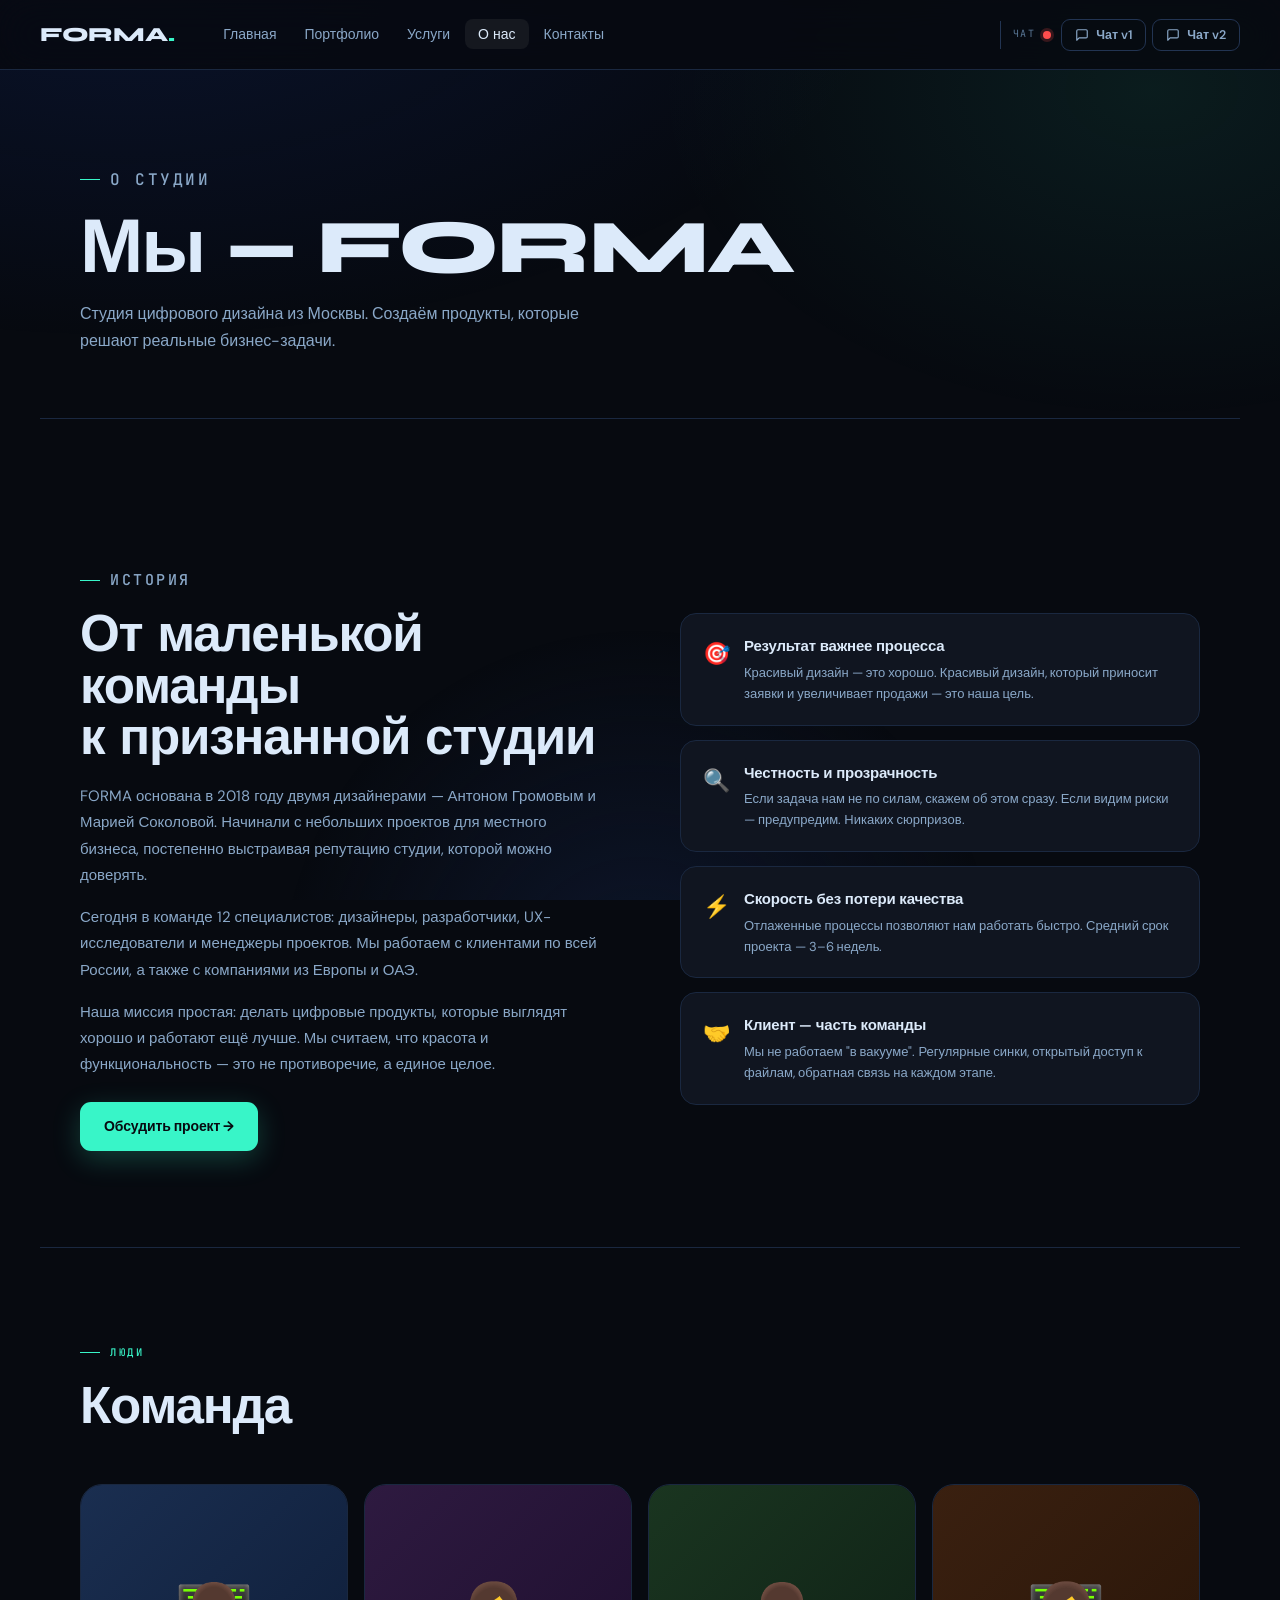
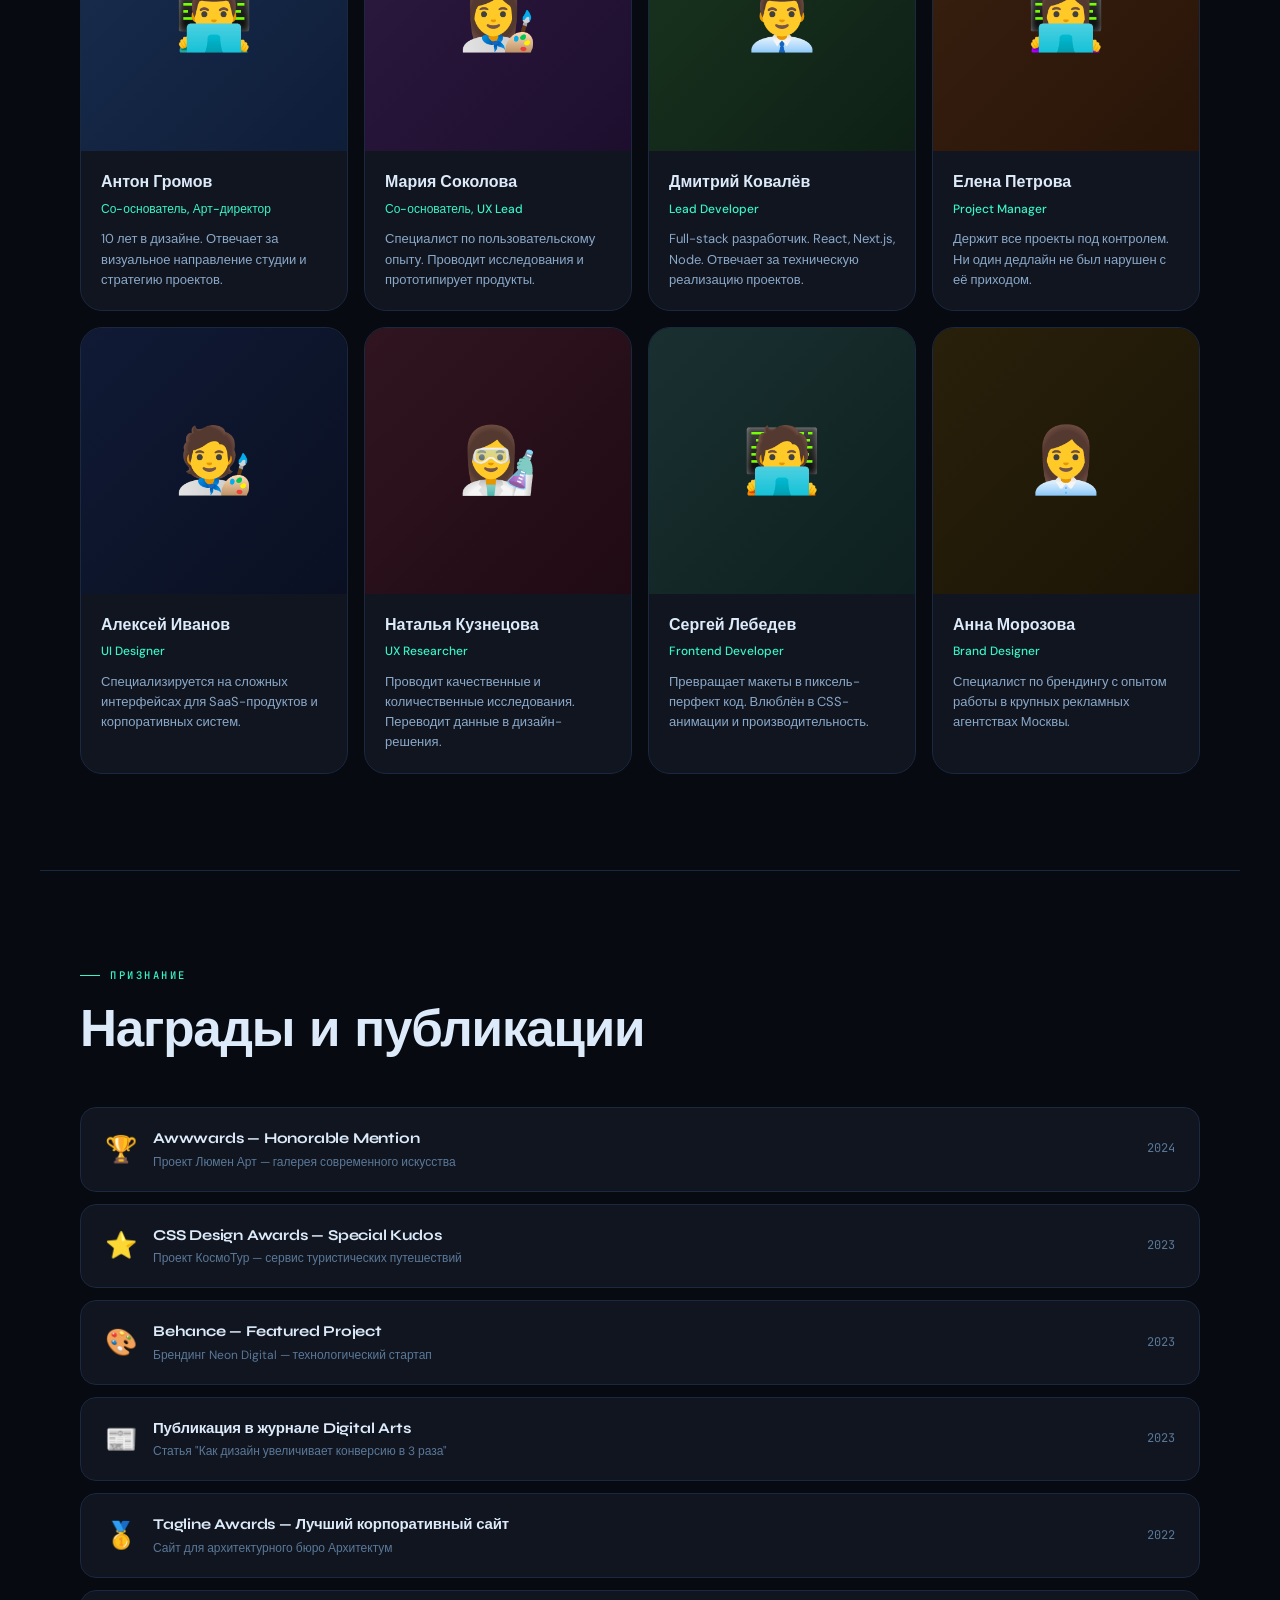
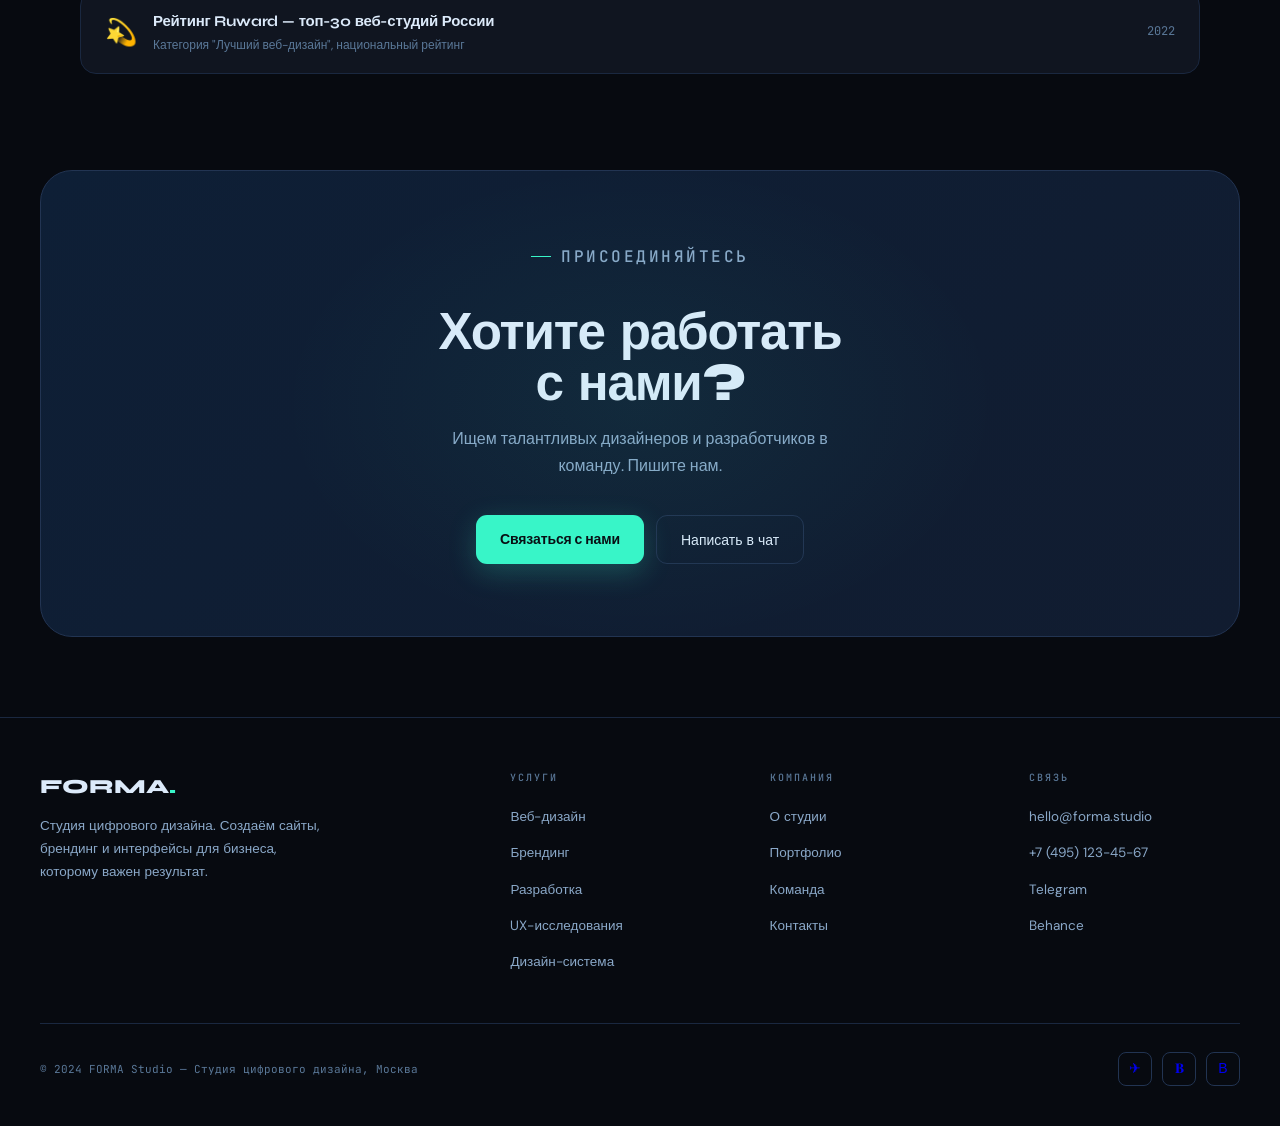
==== about.html @ d7de18a0 "first commit" ====
<!doctype html>
<html lang="ru">
<head>
  <meta charset="utf-8"/>
  <meta name="viewport" content="width=device-width, initial-scale=1"/>
  <title>О нас — FORMA Studio</title>
  <link rel="stylesheet" href="style.css"/>
  <!-- RobotMIA Widget -->
  <script src="https://chat-dev.robotmia.ru/api/widget/mB58IG0XsrcY33AKE8PPjbnkeQW4ZOfR"></script>
</head>
<body>

<!-- ── НАВИГАЦИЯ ── -->
<nav class="nav">
  <a href="index.html" class="nav-logo">FORMA<span>.</span></a>
  <ul class="nav-links">
    <li><a href="index.html">Главная</a></li>
    <li><a href="portfolio.html">Портфолио</a></li>
    <li><a href="services.html">Услуги</a></li>
    <li><a href="about.html" class="active">О нас</a></li>
    <li><a href="contact.html">Контакты</a></li>
  </ul>
  <div class="nav-divider"></div>
  <span class="nav-widget-label">Чат</span>
  <span class="w-dot" id="navDot" style="margin-right:10px"></span>
  <button class="btn-nav" onclick="safeOpen('v1')" title="showChatWindow()">
    <svg width="14" height="14" viewBox="0 0 24 24" fill="none" stroke="currentColor" stroke-width="2" stroke-linecap="round" stroke-linejoin="round"><path d="M21 15a2 2 0 0 1-2 2H7l-4 4V5a2 2 0 0 1 2-2h14a2 2 0 0 1 2 2z"/></svg>
    Чат v1
  </button>
  <button class="btn-nav v2" onclick="safeOpen('v2')" style="margin-left:6px" title="showChatWindow1()">
    <svg width="14" height="14" viewBox="0 0 24 24" fill="none" stroke="currentColor" stroke-width="2" stroke-linecap="round" stroke-linejoin="round"><path d="M21 15a2 2 0 0 1-2 2H7l-4 4V5a2 2 0 0 1 2-2h14a2 2 0 0 1 2 2z"/></svg>
    Чат v2
  </button>
</nav>

<main>

  <div class="page-header">
    <p class="section-label">О студии</p>
    <h1>Мы — FORMA</h1>
    <p>Студия цифрового дизайна из Москвы. Создаём продукты, которые решают реальные бизнес-задачи.</p>
  </div>

  <!-- ── О СТУДИИ ── -->
  <section>
    <div class="about-intro">
      <div class="about-intro-text">
        <p class="section-label">История</p>
        <h2>От маленькой команды<br>к признанной студии</h2>
        <p>FORMA основана в 2018 году двумя дизайнерами — Антоном Громовым и Марией Соколовой. Начинали с небольших проектов для местного бизнеса, постепенно выстраивая репутацию студии, которой можно доверять.</p>
        <p>Сегодня в команде 12 специалистов: дизайнеры, разработчики, UX-исследователи и менеджеры проектов. Мы работаем с клиентами по всей России, а также с компаниями из Европы и ОАЭ.</p>
        <p>Наша миссия простая: делать цифровые продукты, которые выглядят хорошо и работают ещё лучше. Мы считаем, что красота и функциональность — это не противоречие, а единое целое.</p>
        <a href="contact.html" class="btn-primary" style="margin-top:8px; display:inline-flex">Обсудить проект →</a>
      </div>
      <div class="about-values">
        <div class="value-item">
          <div class="value-icon">🎯</div>
          <div>
            <h4>Результат важнее процесса</h4>
            <p>Красивый дизайн — это хорошо. Красивый дизайн, который приносит заявки и увеличивает продажи — это наша цель.</p>
          </div>
        </div>
        <div class="value-item">
          <div class="value-icon">🔍</div>
          <div>
            <h4>Честность и прозрачность</h4>
            <p>Если задача нам не по силам, скажем об этом сразу. Если видим риски — предупредим. Никаких сюрпризов.</p>
          </div>
        </div>
        <div class="value-item">
          <div class="value-icon">⚡</div>
          <div>
            <h4>Скорость без потери качества</h4>
            <p>Отлаженные процессы позволяют нам работать быстро. Средний срок проекта — 3–6 недель.</p>
          </div>
        </div>
        <div class="value-item">
          <div class="value-icon">🤝</div>
          <div>
            <h4>Клиент — часть команды</h4>
            <p>Мы не работаем "в вакууме". Регулярные синки, открытый доступ к файлам, обратная связь на каждом этапе.</p>
          </div>
        </div>
      </div>
    </div>
  </section>

  <div class="divider"></div>

  <!-- ── КОМАНДА ── -->
  <section id="team">
    <p class="section-label">Люди</p>
    <h2>Команда</h2>
    <div class="team-grid">
      <div class="team-card">
        <div class="team-avatar" style="background: linear-gradient(135deg, #1a2e50, #0e1d38)">👨‍💻</div>
        <div class="team-info">
          <h3>Антон Громов</h3>
          <div class="role">Со-основатель, Арт-директор</div>
          <p>10 лет в дизайне. Отвечает за визуальное направление студии и стратегию проектов.</p>
        </div>
      </div>
      <div class="team-card">
        <div class="team-avatar" style="background: linear-gradient(135deg, #2e1a40, #1d0e2e)">👩‍🎨</div>
        <div class="team-info">
          <h3>Мария Соколова</h3>
          <div class="role">Со-основатель, UX Lead</div>
          <p>Специалист по пользовательскому опыту. Проводит исследования и прототипирует продукты.</p>
        </div>
      </div>
      <div class="team-card">
        <div class="team-avatar" style="background: linear-gradient(135deg, #1a3520, #0e2015)">👨‍💼</div>
        <div class="team-info">
          <h3>Дмитрий Ковалёв</h3>
          <div class="role">Lead Developer</div>
          <p>Full-stack разработчик. React, Next.js, Node. Отвечает за техническую реализацию проектов.</p>
        </div>
      </div>
      <div class="team-card">
        <div class="team-avatar" style="background: linear-gradient(135deg, #3a2010, #281508)">👩‍💻</div>
        <div class="team-info">
          <h3>Елена Петрова</h3>
          <div class="role">Project Manager</div>
          <p>Держит все проекты под контролем. Ни один дедлайн не был нарушен с её приходом.</p>
        </div>
      </div>
      <div class="team-card">
        <div class="team-avatar" style="background: linear-gradient(135deg, #101a35, #0a1022)">🧑‍🎨</div>
        <div class="team-info">
          <h3>Алексей Иванов</h3>
          <div class="role">UI Designer</div>
          <p>Специализируется на сложных интерфейсах для SaaS-продуктов и корпоративных систем.</p>
        </div>
      </div>
      <div class="team-card">
        <div class="team-avatar" style="background: linear-gradient(135deg, #301520, #200a14)">👩‍🔬</div>
        <div class="team-info">
          <h3>Наталья Кузнецова</h3>
          <div class="role">UX Researcher</div>
          <p>Проводит качественные и количественные исследования. Переводит данные в дизайн-решения.</p>
        </div>
      </div>
      <div class="team-card">
        <div class="team-avatar" style="background: linear-gradient(135deg, #1a3030, #0e2020)">🧑‍💻</div>
        <div class="team-info">
          <h3>Сергей Лебедев</h3>
          <div class="role">Frontend Developer</div>
          <p>Превращает макеты в пиксель-перфект код. Влюблён в CSS-анимации и производительность.</p>
        </div>
      </div>
      <div class="team-card">
        <div class="team-avatar" style="background: linear-gradient(135deg, #28200a, #1c1506)">👩‍💼</div>
        <div class="team-info">
          <h3>Анна Морозова</h3>
          <div class="role">Brand Designer</div>
          <p>Специалист по брендингу с опытом работы в крупных рекламных агентствах Москвы.</p>
        </div>
      </div>
    </div>
  </section>

  <div class="divider"></div>

  <!-- ── НАГРАДЫ ── -->
  <section>
    <p class="section-label">Признание</p>
    <h2>Награды и публикации</h2>
    <div class="awards-list">
      <div class="award-item">
        <div class="award-icon">🏆</div>
        <div>
          <div class="award-name">Awwwards — Honorable Mention</div>
          <div class="award-meta">Проект Люмен Арт — галерея современного искусства</div>
        </div>
        <div class="award-year">2024</div>
      </div>
      <div class="award-item">
        <div class="award-icon">⭐</div>
        <div>
          <div class="award-name">CSS Design Awards — Special Kudos</div>
          <div class="award-meta">Проект КосмоТур — сервис туристических путешествий</div>
        </div>
        <div class="award-year">2023</div>
      </div>
      <div class="award-item">
        <div class="award-icon">🎨</div>
        <div>
          <div class="award-name">Behance — Featured Project</div>
          <div class="award-meta">Брендинг Neon Digital — технологический стартап</div>
        </div>
        <div class="award-year">2023</div>
      </div>
      <div class="award-item">
        <div class="award-icon">📰</div>
        <div>
          <div class="award-name">Публикация в журнале Digital Arts</div>
          <div class="award-meta">Статья "Как дизайн увеличивает конверсию в 3 раза"</div>
        </div>
        <div class="award-year">2023</div>
      </div>
      <div class="award-item">
        <div class="award-icon">🥇</div>
        <div>
          <div class="award-name">Tagline Awards — Лучший корпоративный сайт</div>
          <div class="award-meta">Сайт для архитектурного бюро Архитектум</div>
        </div>
        <div class="award-year">2022</div>
      </div>
      <div class="award-item">
        <div class="award-icon">💫</div>
        <div>
          <div class="award-name">Рейтинг Ruward — топ-30 веб-студий России</div>
          <div class="award-meta">Категория "Лучший веб-дизайн", национальный рейтинг</div>
        </div>
        <div class="award-year">2022</div>
      </div>
    </div>
  </section>

</main>

<!-- ── CTA ── -->
<div class="cta-section">
  <p class="section-label" style="justify-content:center">Присоединяйтесь</p>
  <h2>Хотите работать<br>с нами?</h2>
  <p>Ищем талантливых дизайнеров и разработчиков в команду. Пишите нам.</p>
  <div class="cta-btns">
    <a href="contact.html" class="btn-primary">Связаться с нами</a>
    <button class="btn-secondary" onclick="safeOpen('v1')">Написать в чат</button>
  </div>
</div>

<!-- ── FOOTER ── -->
<footer>
  <div class="footer-top">
    <div class="footer-brand">
      <a href="index.html" class="footer-logo">FORMA<span>.</span></a>
      <p>Студия цифрового дизайна. Создаём сайты, брендинг и интерфейсы для бизнеса, которому важен результат.</p>
    </div>
    <div class="footer-col">
      <h4>Услуги</h4>
      <ul>
        <li><a href="services.html">Веб-дизайн</a></li>
        <li><a href="services.html">Брендинг</a></li>
        <li><a href="services.html">Разработка</a></li>
        <li><a href="services.html">UX-исследования</a></li>
        <li><a href="services.html">Дизайн-система</a></li>
      </ul>
    </div>
    <div class="footer-col">
      <h4>Компания</h4>
      <ul>
        <li><a href="about.html">О студии</a></li>
        <li><a href="portfolio.html">Портфолио</a></li>
        <li><a href="about.html#team">Команда</a></li>
        <li><a href="contact.html">Контакты</a></li>
      </ul>
    </div>
    <div class="footer-col">
      <h4>Связь</h4>
      <ul>
        <li><a href="mailto:hello@forma.studio">hello@forma.studio</a></li>
        <li><a href="tel:+74951234567">+7 (495) 123-45-67</a></li>
        <li><a href="#">Telegram</a></li>
        <li><a href="#">Behance</a></li>
      </ul>
    </div>
  </div>
  <div class="footer-bottom">
    <p>© 2024 FORMA Studio — Студия цифрового дизайна, Москва</p>
    <div class="footer-social">
      <a href="#" title="Telegram">✈</a>
      <a href="#" title="Behance">𝐁</a>
      <a href="#" title="VC.ru">В</a>
    </div>
  </div>
</footer>

<script>
  function hasWidget() { return !!(window.RobotMia && typeof window.RobotMia.showChatWindow === 'function'); }
  function updateDot() {
    const dot = document.getElementById('navDot');
    if (!dot) return;
    dot.classList.toggle('ok', hasWidget());
    dot.classList.toggle('err', !hasWidget());
  }
  function safeOpen(variant) {
    if (!hasWidget()) { alert('Виджет RobotMia пока не загружен.'); return; }
    variant === 'v2' ? window.RobotMia.showChatWindow1() : window.RobotMia.showChatWindow();
  }
  updateDot(); setTimeout(updateDot, 2000);
</script>

</body>
</html>
---- style.css ----
@import url('https://fonts.googleapis.com/css2?family=Syne:wght@400;500;600;700;800&family=DM+Sans:ital,opsz,wght@0,9..40,300;0,9..40,400;0,9..40,500;0,9..40,600;1,9..40,400&family=JetBrains+Mono:wght@300;400;500&display=swap');

:root {
  --black:       #070a10;
  --dark:        #0c1018;
  --card:        #101520;
  --card2:       #131b28;
  --border:      #1a2840;
  --border2:     #223452;
  --text:        #dceafa;
  --muted:       #5a7898;
  --muted2:      #8aa8c8;
  --accent:      #38f5c8;
  --accent-dim:  rgba(56,245,200,.1);
  --accent2:     #ff5e3a;
  --accent2-dim: rgba(255,94,58,.1);
  --accent3:     #f0c330;
  --shadow-sm:   0 4px 16px rgba(0,0,0,.35);
  --shadow-md:   0 8px 32px rgba(0,0,0,.45);
  --shadow-lg:   0 20px 60px rgba(0,0,0,.55);
  --r-sm: 10px;
  --r:    16px;
  --r-lg: 22px;
  --r-xl: 32px;
  --f-display: 'Syne', sans-serif;
  --f-body:    'DM Sans', sans-serif;
  --f-mono:    'JetBrains Mono', monospace;
  --nav-h:     70px;
  --ease:      cubic-bezier(.4,0,.2,1);
  --t:         all .2s var(--ease);
}

*, *::before, *::after { box-sizing: border-box; margin: 0; padding: 0; }
html { scroll-behavior: smooth; }

body {
  font-family: var(--f-body);
  background: var(--black);
  color: var(--text);
  min-height: 100vh;
  line-height: 1.65;
  overflow-x: hidden;
}

body::before {
  content: '';
  position: fixed; inset: 0;
  background:
    radial-gradient(ellipse 1400px 700px at 10% -5%, rgba(28,72,220,.14), transparent 55%),
    radial-gradient(ellipse 900px 600px at 90% 10%, rgba(56,245,200,.08), transparent 55%),
    radial-gradient(ellipse 600px 600px at 50% 110%, rgba(15,25,50,.8), transparent 60%);
  pointer-events: none;
  z-index: 0;
}

/* ───── NAV ───── */
.nav {
  position: fixed; top: 0; left: 0; right: 0;
  height: var(--nav-h);
  z-index: 1000;
  display: flex; align-items: center;
  padding: 0 40px;
  background: rgba(7, 10, 16, .88);
  border-bottom: 1px solid var(--border);
  backdrop-filter: blur(20px) saturate(1.3);
  gap: 0;
}

.nav-logo {
  font-family: var(--f-display);
  font-size: 20px; font-weight: 800;
  color: var(--text);
  text-decoration: none;
  letter-spacing: -.3px;
  flex-shrink: 0;
}
.nav-logo span { color: var(--accent); }

.nav-links {
  display: flex; align-items: center; gap: 2px;
  margin-left: 36px;
  list-style: none;
  flex: 1;
}
.nav-links a {
  color: var(--muted2);
  text-decoration: none;
  font-size: 14px; font-weight: 500;
  padding: 6px 13px;
  border-radius: 8px;
  transition: var(--t);
  white-space: nowrap;
}
.nav-links a:hover, .nav-links a.active {
  color: var(--text);
  background: rgba(255,255,255,.06);
}

.nav-divider {
  width: 1px; height: 28px;
  background: var(--border2);
  margin: 0 12px;
  flex-shrink: 0;
}

.nav-widget-label {
  font-family: var(--f-mono);
  font-size: 10px;
  color: var(--muted);
  text-transform: uppercase;
  letter-spacing: 1.5px;
  flex-shrink: 0;
  margin-right: 8px;
}

.w-dot {
  width: 8px; height: 8px; border-radius: 50%;
  background: rgba(255,176,32,.9);
  box-shadow: 0 0 0 3px rgba(255,176,32,.15);
  flex-shrink: 0;
  transition: var(--t);
}
.w-dot.ok  { background: var(--accent);  box-shadow: 0 0 0 3px rgba(56,245,200,.2); }
.w-dot.err { background: #ff4d4d;        box-shadow: 0 0 0 3px rgba(255,77,77,.2); }

.btn-nav {
  display: flex; align-items: center; gap: 7px;
  padding: 7px 13px;
  border-radius: 9px;
  border: 1px solid var(--border2);
  background: transparent;
  color: var(--muted2);
  font-family: var(--f-body);
  font-size: 12.5px; font-weight: 600;
  cursor: pointer;
  transition: var(--t);
  white-space: nowrap;
  text-decoration: none;
}
.btn-nav:hover {
  border-color: var(--accent);
  color: var(--accent);
  background: var(--accent-dim);
  transform: translateY(-1px);
}
.btn-nav.v2:hover {
  border-color: var(--accent2);
  color: var(--accent2);
  background: var(--accent2-dim);
}
.btn-nav svg { flex-shrink: 0; }

/* ───── MAIN ───── */
main { position: relative; z-index: 1; padding-top: var(--nav-h); }

/* ───── HERO ───── */
.hero {
  min-height: calc(100vh - var(--nav-h));
  display: flex; flex-direction: column;
  justify-content: center;
  padding: 80px 40px 60px;
  max-width: 1400px; margin: 0 auto;
  position: relative;
}

.hero-eyebrow {
  font-family: var(--f-mono);
  font-size: 11px; color: var(--accent);
  letter-spacing: 2.5px; text-transform: uppercase;
  margin-bottom: 28px;
  display: flex; align-items: center; gap: 12px;
  animation: fadeUp .6s var(--ease) both;
}
.hero-eyebrow::before {
  content: ''; width: 36px; height: 1px;
  background: var(--accent); flex-shrink: 0;
}

.hero h1 {
  font-family: var(--f-display);
  font-size: clamp(52px, 8vw, 100px);
  font-weight: 800;
  line-height: .93; letter-spacing: -2.5px;
  color: var(--text); max-width: 840px;
  margin-bottom: 28px;
  animation: fadeUp .6s var(--ease) .1s both;
}
.hero h1 em { font-style: normal; color: var(--accent); }

.hero-sub {
  font-size: 17px; color: var(--muted2);
  max-width: 480px; line-height: 1.7;
  margin-bottom: 48px;
  animation: fadeUp .6s var(--ease) .2s both;
}

.hero-ctas {
  display: flex; align-items: center; gap: 12px; flex-wrap: wrap;
  animation: fadeUp .6s var(--ease) .3s both;
}

.hero-stats {
  display: flex; gap: 52px; flex-wrap: wrap;
  margin-top: 80px; padding-top: 40px;
  border-top: 1px solid var(--border);
  animation: fadeUp .6s var(--ease) .4s both;
}
.stat { display: flex; flex-direction: column; gap: 4px; }
.stat-num {
  font-family: var(--f-display);
  font-size: 42px; font-weight: 800;
  line-height: 1; letter-spacing: -1.5px;
  color: var(--text);
}
.stat-num span { color: var(--accent); }
.stat-label { font-size: 13px; color: var(--muted); font-weight: 400; }

.hero-grid-deco {
  position: absolute; right: -40px; top: 50%;
  transform: translateY(-50%);
  width: 480px; height: 480px;
  opacity: .04;
  background-image:
    linear-gradient(var(--border2) 1px, transparent 1px),
    linear-gradient(90deg, var(--border2) 1px, transparent 1px);
  background-size: 40px 40px;
  border-radius: 50%;
  pointer-events: none;
}

/* ───── BUTTONS ───── */
.btn-primary {
  display: inline-flex; align-items: center; gap: 8px;
  padding: 13px 24px;
  background: var(--accent);
  color: var(--black);
  border: none; border-radius: 11px;
  font-family: var(--f-body); font-size: 14px; font-weight: 700;
  cursor: pointer; text-decoration: none;
  transition: var(--t);
  box-shadow: 0 8px 28px rgba(56,245,200,.22);
  letter-spacing: -.1px;
}
.btn-primary:hover {
  background: #5cffda;
  transform: translateY(-2px);
  box-shadow: 0 14px 36px rgba(56,245,200,.32);
}

.btn-secondary {
  display: inline-flex; align-items: center; gap: 8px;
  padding: 13px 24px;
  background: transparent; color: var(--text);
  border: 1px solid var(--border2);
  border-radius: 11px;
  font-family: var(--f-body); font-size: 14px; font-weight: 500;
  cursor: pointer; text-decoration: none;
  transition: var(--t);
}
.btn-secondary:hover {
  border-color: rgba(255,255,255,.25);
  background: rgba(255,255,255,.05);
  transform: translateY(-1px);
}

/* ───── SECTIONS ───── */
section {
  padding: 96px 40px;
  max-width: 1200px; margin: 0 auto;
}

.section-label {
  font-family: var(--f-mono);
  font-size: 10.5px; font-weight: 500;
  color: var(--accent); text-transform: uppercase;
  letter-spacing: 2.5px;
  display: flex; align-items: center; gap: 10px;
  margin-bottom: 20px;
}
.section-label::before {
  content: ''; width: 20px; height: 1px;
  background: var(--accent); flex-shrink: 0;
}

h2 {
  font-family: var(--f-display);
  font-size: clamp(32px, 4vw, 52px);
  font-weight: 800; letter-spacing: -1.2px;
  color: var(--text); line-height: 1.0;
}

/* ───── SERVICE CARDS ───── */
.services-grid {
  display: grid;
  grid-template-columns: repeat(auto-fit, minmax(290px, 1fr));
  gap: 14px; margin-top: 52px;
}

.service-card {
  background: var(--card);
  border: 1px solid var(--border);
  border-radius: var(--r-lg);
  padding: 34px 30px;
  transition: var(--t);
  position: relative; overflow: hidden;
}
.service-card::after {
  content: '';
  position: absolute; inset: 0;
  background: linear-gradient(135deg, var(--accent-dim), transparent 55%);
  opacity: 0; transition: opacity .3s var(--ease);
}
.service-card:hover {
  border-color: rgba(56,245,200,.3);
  transform: translateY(-4px);
  box-shadow: 0 16px 48px rgba(56,245,200,.07);
}
.service-card:hover::after { opacity: 1; }

.service-icon {
  width: 50px; height: 50px; border-radius: 13px;
  background: var(--accent-dim);
  border: 1px solid rgba(56,245,200,.15);
  display: flex; align-items: center; justify-content: center;
  font-size: 22px; margin-bottom: 22px;
  position: relative; z-index: 1;
}
.service-card h3 {
  font-family: var(--f-display);
  font-size: 19px; font-weight: 700;
  color: var(--text); margin-bottom: 10px;
  letter-spacing: -.3px; position: relative; z-index: 1;
}
.service-card p {
  font-size: 13.5px; color: var(--muted2);
  line-height: 1.6; position: relative; z-index: 1;
}
.service-num {
  position: absolute; top: 24px; right: 24px;
  font-family: var(--f-mono); font-size: 11px; color: var(--border2);
  font-weight: 500; z-index: 1;
}

/* ───── PORTFOLIO ───── */
.portfolio-grid {
  display: grid;
  grid-template-columns: repeat(12, 1fr);
  gap: 14px; margin-top: 52px;
}

.p-item {
  position: relative;
  border-radius: var(--r-lg);
  overflow: hidden;
  background: var(--card2);
  border: 1px solid var(--border);
  cursor: pointer;
  transition: var(--t);
}
.p-item:hover {
  border-color: var(--border2);
  transform: translateY(-4px);
  box-shadow: var(--shadow-lg);
}
.p-item:hover .p-overlay { opacity: 1; }
.p-item:hover .p-thumb-inner { transform: scale(1.04); }

.p-item.lg  { grid-column: span 7; }
.p-item.md  { grid-column: span 5; }
.p-item.sm  { grid-column: span 4; }
.p-item.full{ grid-column: span 12; }

.p-thumb {
  overflow: hidden;
  aspect-ratio: 4/3;
}
.p-item.lg .p-thumb  { aspect-ratio: 16/9; }
.p-item.full .p-thumb { aspect-ratio: 21/8; }

.p-thumb-inner {
  width: 100%; height: 100%;
  display: flex; align-items: center; justify-content: center;
  font-size: 56px;
  transition: transform .45s cubic-bezier(.4,0,.2,1);
}

.p-overlay {
  position: absolute; inset: 0;
  background: linear-gradient(to top, rgba(7,10,16,.94) 40%, transparent 100%);
  opacity: 0; transition: opacity .3s ease;
  display: flex; flex-direction: column;
  justify-content: flex-end; padding: 24px;
}
.p-tag {
  font-family: var(--f-mono); font-size: 9.5px;
  color: var(--accent); text-transform: uppercase;
  letter-spacing: 2px; margin-bottom: 5px;
}
.p-name {
  font-family: var(--f-display);
  font-size: 22px; font-weight: 700;
  color: var(--text); letter-spacing: -.4px;
}

.p-bottom {
  padding: 18px 22px;
  border-top: 1px solid var(--border);
  display: flex; align-items: center; justify-content: space-between;
}
.p-bottom h3 {
  font-family: var(--f-display);
  font-size: 15px; font-weight: 700;
  color: var(--text); letter-spacing: -.2px;
}
.p-bottom span {
  font-family: var(--f-mono); font-size: 10px;
  color: var(--muted); text-transform: uppercase; letter-spacing: 1.5px;
}

/* ───── TEAM ───── */
.team-grid {
  display: grid;
  grid-template-columns: repeat(auto-fit, minmax(220px, 1fr));
  gap: 16px; margin-top: 52px;
}

.team-card {
  background: var(--card);
  border: 1px solid var(--border);
  border-radius: var(--r-lg);
  overflow: hidden; transition: var(--t);
}
.team-card:hover {
  border-color: var(--border2);
  transform: translateY(-4px);
  box-shadow: var(--shadow-md);
}
.team-avatar {
  width: 100%; aspect-ratio: 1;
  display: flex; align-items: center; justify-content: center;
  font-size: 64px;
}
.team-info { padding: 18px 20px 20px; }
.team-info h3 {
  font-family: var(--f-display);
  font-size: 16px; font-weight: 700;
  color: var(--text); margin-bottom: 4px;
}
.team-info .role { font-size: 12px; color: var(--accent); font-weight: 500; margin-bottom: 10px; }
.team-info p { font-size: 13px; color: var(--muted2); line-height: 1.55; }

/* ───── PROCESS ───── */
.process-list {
  display: grid;
  grid-template-columns: repeat(auto-fit, minmax(240px, 1fr));
  gap: 14px; margin-top: 52px;
}

.process-item {
  background: var(--card);
  border: 1px solid var(--border);
  border-radius: var(--r-lg);
  padding: 32px 28px;
  position: relative; overflow: hidden;
}
.process-item::before {
  content: '';
  position: absolute; top: 0; left: 0; right: 0; height: 2px;
  background: linear-gradient(90deg, var(--accent), transparent);
}
.process-num {
  font-family: var(--f-mono);
  font-size: 11px; font-weight: 500;
  color: var(--accent); letter-spacing: 2px;
  text-transform: uppercase; margin-bottom: 14px;
}
.process-item h3 {
  font-family: var(--f-display);
  font-size: 18px; font-weight: 700;
  color: var(--text); margin-bottom: 10px;
  letter-spacing: -.3px;
}
.process-item p { font-size: 13.5px; color: var(--muted2); line-height: 1.6; }

/* ───── PRICING ───── */
.pricing-grid {
  display: grid;
  grid-template-columns: repeat(auto-fit, minmax(280px, 1fr));
  gap: 14px; margin-top: 52px;
}

.pricing-card {
  background: var(--card);
  border: 1px solid var(--border);
  border-radius: var(--r-xl);
  padding: 36px 32px;
  transition: var(--t);
  position: relative;
}
.pricing-card.featured {
  border-color: rgba(56,245,200,.3);
  background: linear-gradient(170deg, #0e1f36, var(--card));
  box-shadow: 0 0 40px rgba(56,245,200,.06);
}
.pricing-card.featured::before {
  content: 'Популярный';
  position: absolute; top: -12px; left: 50%;
  transform: translateX(-50%);
  background: var(--accent);
  color: var(--black);
  font-family: var(--f-mono);
  font-size: 10px; font-weight: 700;
  padding: 4px 14px; border-radius: 99px;
  letter-spacing: 1px; text-transform: uppercase;
}
.pricing-card:hover {
  transform: translateY(-4px);
  box-shadow: var(--shadow-md);
}
.plan-name {
  font-family: var(--f-mono); font-size: 11px;
  color: var(--muted); text-transform: uppercase;
  letter-spacing: 2px; margin-bottom: 16px;
}
.plan-price {
  font-family: var(--f-display);
  font-size: 44px; font-weight: 800;
  color: var(--text); letter-spacing: -1.5px;
  line-height: 1; margin-bottom: 6px;
}
.plan-price span { font-size: 20px; color: var(--muted2); font-weight: 500; }
.plan-sub { font-size: 13px; color: var(--muted); margin-bottom: 28px; }
.plan-features { list-style: none; display: flex; flex-direction: column; gap: 10px; margin-bottom: 28px; }
.plan-features li {
  display: flex; align-items: flex-start; gap: 10px;
  font-size: 14px; color: var(--muted2);
}
.plan-features li::before {
  content: '✓';
  color: var(--accent); font-weight: 700;
  flex-shrink: 0; margin-top: 1px;
}

/* ───── WIDGET PANEL ───── */
.widget-panel {
  background: rgba(9, 14, 24, .65);
  border: 1px dashed var(--border2);
  border-radius: var(--r);
  padding: 18px 22px;
  display: flex; align-items: center;
  justify-content: space-between; gap: 16px;
  flex-wrap: wrap;
}

.w-status-group { display: flex; align-items: center; gap: 11px; }
.w-status-text { font-size: 13px; color: var(--muted2); }
.w-status-text strong { color: var(--text); }

.w-recheck {
  display: flex; align-items: center; gap: 6px;
  padding: 7px 13px;
  border-radius: 9px;
  border: 1px solid var(--border2);
  background: transparent;
  color: var(--muted2);
  font-family: var(--f-body); font-size: 12px; font-weight: 500;
  cursor: pointer; transition: var(--t);
}
.w-recheck:hover { border-color: var(--border2); color: var(--text); background: rgba(255,255,255,.05); }

/* ───── TEST BUTTONS ───── */
.test-grid {
  display: grid;
  grid-template-columns: repeat(12, 1fr);
  gap: 10px; margin-top: 14px;
}

.test-btn {
  display: flex; align-items: center; justify-content: center; gap: 8px;
  padding: 12px 14px;
  border-radius: 11px;
  border: 1px solid var(--border2);
  background: linear-gradient(180deg, #13203a, #0f1929);
  color: var(--text);
  font-family: var(--f-body); font-weight: 600; font-size: 13px;
  cursor: pointer; transition: var(--t);
  box-shadow: 0 4px 16px rgba(0,0,0,.2);
  user-select: none; text-align: center;
}
.test-btn:hover {
  transform: translateY(-1px);
  border-color: #334e70;
  filter: brightness(1.08);
  box-shadow: 0 8px 24px rgba(0,0,0,.3);
}
.test-btn:active { transform: scale(.99); }

.test-btn.teal  { background: linear-gradient(180deg, #1a4a7a, #123871); border-color: #1e5491; }
.test-btn.teal:hover  { border-color: var(--accent); color: var(--accent); }
.test-btn.coral { background: linear-gradient(180deg, #5e2510, #4a1a08); border-color: #7a3015; }
.test-btn.coral:hover { border-color: var(--accent2); color: var(--accent2); }
.test-btn.red   { background: linear-gradient(180deg, #5a1820, #421018); border-color: #7a2030; }
.test-btn.red:hover   { border-color: #ff4d4d; color: #ff7a7a; }

.c6  { grid-column: span 6; }
.c4  { grid-column: span 4; }
.c3  { grid-column: span 3; }
.c12 { grid-column: span 12; }

/* ───── CONTACT FORM ───── */
.form-grid {
  display: grid; grid-template-columns: 1fr 1fr;
  gap: 14px; margin-top: 32px;
}
.form-group { display: flex; flex-direction: column; gap: 7px; }
.form-group.full { grid-column: span 2; }

label { font-size: 12.5px; font-weight: 500; color: var(--muted2); }

input, textarea, select {
  background: var(--card2);
  border: 1px solid var(--border2);
  border-radius: 10px;
  padding: 12px 16px;
  color: var(--text);
  font-family: var(--f-body); font-size: 14px;
  transition: var(--t); outline: none; width: 100%;
}
input::placeholder, textarea::placeholder { color: var(--muted); }
input:focus, textarea:focus, select:focus {
  border-color: var(--accent);
  box-shadow: 0 0 0 3px rgba(56,245,200,.1);
}
select option { background: var(--card2); }
textarea { resize: vertical; min-height: 130px; }

/* ───── PAGE HEADER ───── */
.page-header {
  padding: 80px 40px 64px;
  max-width: 1200px; margin: 0 auto;
  border-bottom: 1px solid var(--border);
}
.page-header h1 {
  font-family: var(--f-display);
  font-size: clamp(44px, 6vw, 76px);
  font-weight: 800; letter-spacing: -2px;
  line-height: .93; color: var(--text);
  margin-top: 12px;
}
.page-header p {
  font-size: 16px; color: var(--muted2);
  max-width: 520px; line-height: 1.7; margin-top: 16px;
}

/* ───── TAGS ───── */
.tag {
  display: inline-flex; align-items: center;
  padding: 4px 11px; border-radius: 99px;
  border: 1px solid var(--border2);
  font-family: var(--f-mono); font-size: 10.5px;
  color: var(--muted2); text-transform: uppercase; letter-spacing: 1px;
}
.tag.green  { border-color: rgba(56,245,200,.25); color: var(--accent); background: var(--accent-dim); }
.tag.orange { border-color: rgba(255,94,58,.25); color: var(--accent2); background: var(--accent2-dim); }
.tag.yellow { border-color: rgba(240,195,48,.25); color: var(--accent3); background: rgba(240,195,48,.08); }

/* ───── CTA SECTION ───── */
.cta-section {
  margin: 0 40px 80px;
  background: linear-gradient(135deg, #0e1f36, #111c30);
  border: 1px solid var(--border2);
  border-radius: var(--r-xl);
  padding: 72px 60px;
  text-align: center;
  position: relative; overflow: hidden; z-index: 1;
}
.cta-section::before {
  content: '';
  position: absolute; inset: 0;
  background: radial-gradient(ellipse 600px 400px at 50% 50%, rgba(56,245,200,.06), transparent 60%);
  pointer-events: none;
}
.cta-section h2 {
  font-size: clamp(32px, 4vw, 52px);
  margin-bottom: 16px;
}
.cta-section p { font-size: 16px; color: var(--muted2); max-width: 440px; margin: 0 auto 36px; line-height: 1.7; }
.cta-section .cta-btns { display: flex; gap: 12px; justify-content: center; flex-wrap: wrap; }

/* ───── INFO CARDS ───── */
.info-grid {
  display: grid;
  grid-template-columns: repeat(auto-fit, minmax(240px, 1fr));
  gap: 14px; margin-top: 32px;
}
.info-card {
  background: var(--card);
  border: 1px solid var(--border);
  border-radius: var(--r-lg);
  padding: 28px 24px;
  transition: var(--t);
}
.info-card:hover { border-color: var(--border2); transform: translateY(-2px); }
.info-card-icon { font-size: 28px; margin-bottom: 14px; }
.info-card h4 {
  font-family: var(--f-display);
  font-size: 13px; font-weight: 700;
  color: var(--muted); text-transform: uppercase;
  letter-spacing: 1px; margin-bottom: 8px;
}
.info-card p { font-size: 14.5px; color: var(--text); font-weight: 500; }
.info-card span { font-size: 13px; color: var(--muted2); display: block; margin-top: 2px; }

/* ───── FOOTER ───── */
footer {
  border-top: 1px solid var(--border);
  padding: 52px 40px 40px;
  position: relative; z-index: 1;
  max-width: 1400px; margin: 0 auto;
}
.footer-top {
  display: grid;
  grid-template-columns: 2fr 1fr 1fr 1fr;
  gap: 48px; margin-bottom: 48px;
}
.footer-brand p { font-size: 13.5px; color: var(--muted2); line-height: 1.7; margin-top: 12px; max-width: 280px; }
.footer-logo {
  font-family: var(--f-display);
  font-size: 20px; font-weight: 800;
  color: var(--text); text-decoration: none;
}
.footer-logo span { color: var(--accent); }
.footer-col h4 {
  font-family: var(--f-mono);
  font-size: 10px; font-weight: 500; color: var(--muted);
  text-transform: uppercase; letter-spacing: 2px; margin-bottom: 16px;
}
.footer-col ul { list-style: none; display: flex; flex-direction: column; gap: 10px; }
.footer-col a {
  font-size: 13.5px; color: var(--muted2); text-decoration: none;
  transition: var(--t);
}
.footer-col a:hover { color: var(--text); }
.footer-bottom {
  display: flex; align-items: center; justify-content: space-between;
  gap: 16px; flex-wrap: wrap;
  padding-top: 28px; border-top: 1px solid var(--border);
}
.footer-bottom p {
  font-family: var(--f-mono); font-size: 11px; color: var(--muted);
}
.footer-social { display: flex; gap: 10px; }
.footer-social a {
  width: 34px; height: 34px; border-radius: 8px;
  border: 1px solid var(--border2);
  display: flex; align-items: center; justify-content: center;
  font-size: 14px; text-decoration: none;
  transition: var(--t);
}
.footer-social a:hover { border-color: var(--border2); background: rgba(255,255,255,.06); transform: translateY(-2px); }

/* ───── DIVIDER ───── */
.divider { height: 1px; background: var(--border); margin: 0 40px; position: relative; z-index: 1; }

/* ───── ABOUT HERO ───── */
.about-intro {
  display: grid; grid-template-columns: 1fr 1fr;
  gap: 80px; align-items: center; margin-top: 52px;
}
.about-intro-text h2 { margin-bottom: 20px; }
.about-intro-text p { font-size: 15px; color: var(--muted2); line-height: 1.75; margin-bottom: 16px; }
.about-values { display: flex; flex-direction: column; gap: 14px; }
.value-item {
  background: var(--card);
  border: 1px solid var(--border);
  border-radius: var(--r);
  padding: 20px 22px;
  display: flex; align-items: flex-start; gap: 14px;
}
.value-icon { font-size: 22px; flex-shrink: 0; margin-top: 2px; }
.value-item h4 {
  font-family: var(--f-display);
  font-size: 15px; font-weight: 700; color: var(--text);
  margin-bottom: 4px; letter-spacing: -.2px;
}
.value-item p { font-size: 13px; color: var(--muted2); line-height: 1.6; }

/* ───── AWARDS ───── */
.awards-list {
  display: flex; flex-direction: column; gap: 12px; margin-top: 52px;
}
.award-item {
  background: var(--card);
  border: 1px solid var(--border);
  border-radius: var(--r);
  padding: 18px 24px;
  display: flex; align-items: center; gap: 16px;
  transition: var(--t);
}
.award-item:hover { border-color: var(--border2); transform: translateX(4px); }
.award-icon { font-size: 26px; flex-shrink: 0; }
.award-name {
  font-family: var(--f-display);
  font-size: 15px; font-weight: 700; color: var(--text);
  letter-spacing: -.2px;
}
.award-meta { font-size: 12px; color: var(--muted); margin-top: 2px; }
.award-year {
  margin-left: auto;
  font-family: var(--f-mono); font-size: 12px; color: var(--muted); flex-shrink: 0;
}

/* ───── LOG CONSOLE ───── */
.console-panel {
  background: #050810;
  border: 1px solid var(--border);
  border-radius: var(--r);
  overflow: hidden; margin-top: 14px;
}
.console-header {
  padding: 10px 16px;
  background: var(--card);
  border-bottom: 1px solid var(--border);
  display: flex; align-items: center; gap: 8px;
}
.console-header span {
  font-family: var(--f-mono); font-size: 11px; color: var(--muted);
}
.console-body {
  padding: 14px 16px;
  font-family: var(--f-mono); font-size: 12px;
  color: var(--muted2); line-height: 1.8;
  min-height: 90px; max-height: 200px;
  overflow-y: auto;
}
.log-line.ok    { color: var(--accent); }
.log-line.err   { color: #ff6b6b; }
.log-line.info  { color: var(--muted2); }
.log-line.warn  { color: var(--accent3); }

/* ───── ANIMATIONS ───── */
@keyframes fadeUp {
  from { opacity: 0; transform: translateY(22px); }
  to   { opacity: 1; transform: translateY(0); }
}
@keyframes pulse {
  0%, 100% { opacity: 1; }
  50%       { opacity: .45; }
}
@keyframes spin {
  to { transform: rotate(360deg); }
}

.fade-up   { animation: fadeUp .55s var(--ease) both; }
.d1        { animation-delay: .1s; }
.d2        { animation-delay: .2s; }
.d3        { animation-delay: .3s; }
.d4        { animation-delay: .4s; }
.d5        { animation-delay: .5s; }
.pulse     { animation: pulse 2s ease infinite; }

/* ───── SCROLLBAR ───── */
::-webkit-scrollbar { width: 5px; }
::-webkit-scrollbar-track { background: var(--black); }
::-webkit-scrollbar-thumb { background: var(--border2); border-radius: 4px; }
::-webkit-scrollbar-thumb:hover { background: var(--muted); }

/* ───── RESPONSIVE ───── */
@media (max-width: 1024px) {
  .footer-top { grid-template-columns: 1fr 1fr; }
  .about-intro { grid-template-columns: 1fr; gap: 40px; }
}
@media (max-width: 768px) {
  .nav { padding: 0 20px; }
  .nav-links { display: none; }
  .nav-widget-label { display: none; }
  .hero, .page-header { padding: 60px 20px 48px; }
  section { padding: 60px 20px; }
  .cta-section { margin: 0 20px 60px; padding: 48px 28px; }
  footer, .divider { margin-left: 0; margin-right: 0; padding-left: 20px; padding-right: 20px; }
  .footer-top { grid-template-columns: 1fr; gap: 32px; }
  .portfolio-grid { display: flex; flex-direction: column; }
  .form-grid { grid-template-columns: 1fr; }
  .form-group.full { grid-column: span 1; }
  .hero-stats { gap: 28px; }
  .c6 { grid-column: span 12; }
  .c4 { grid-column: span 12; }
  .c3 { grid-column: span 6; }
}
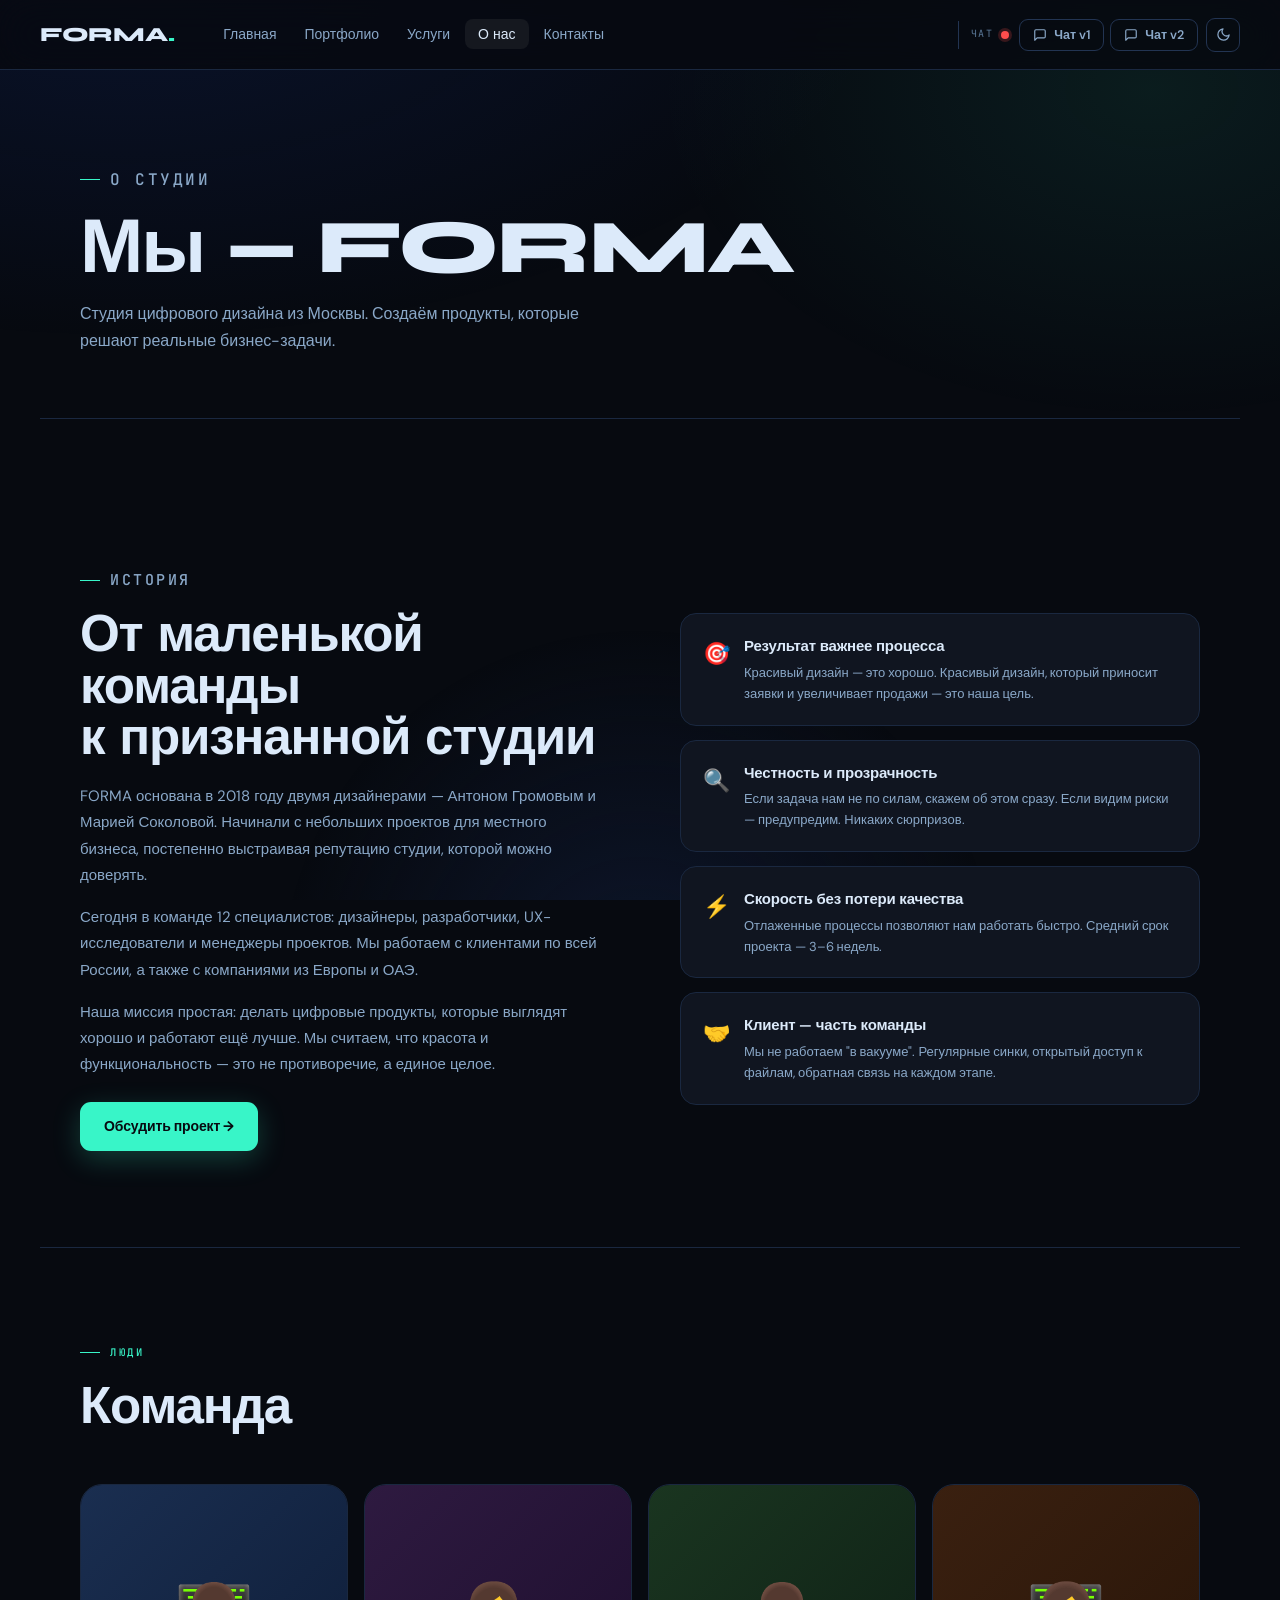
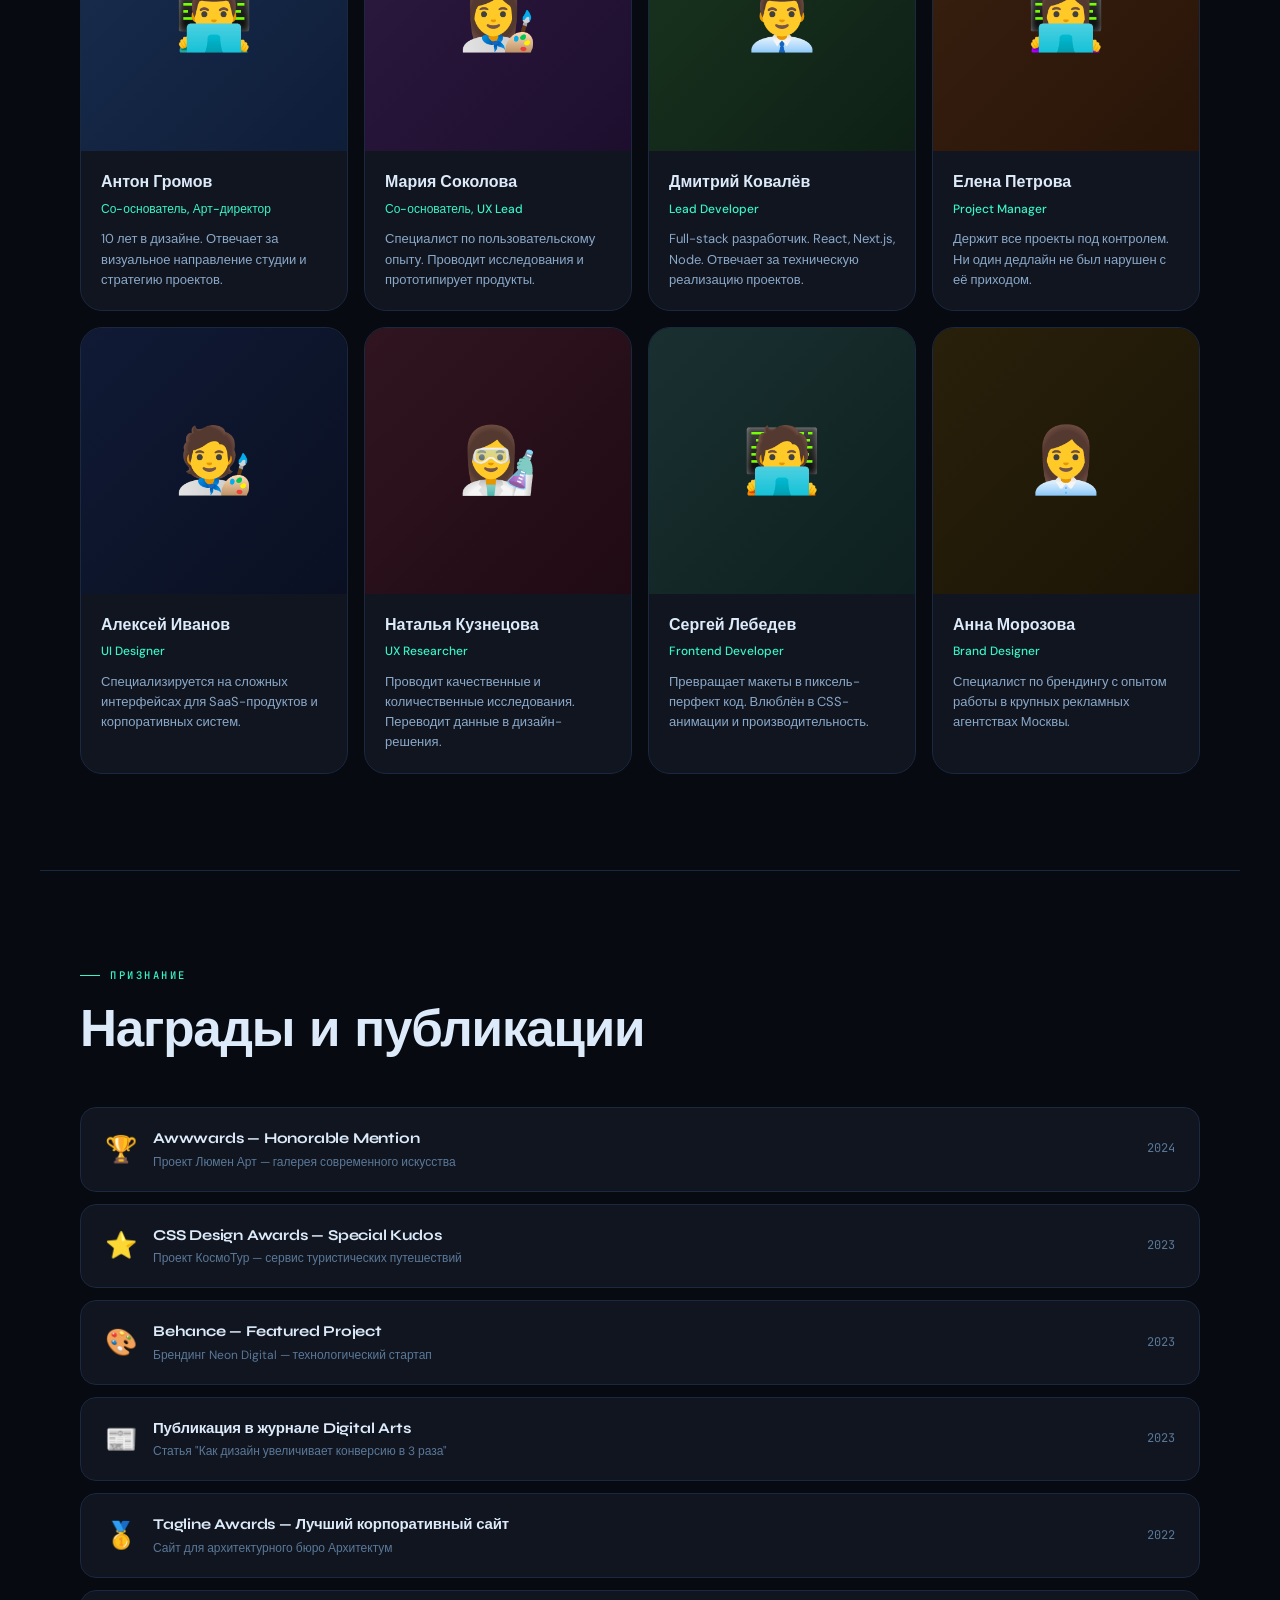
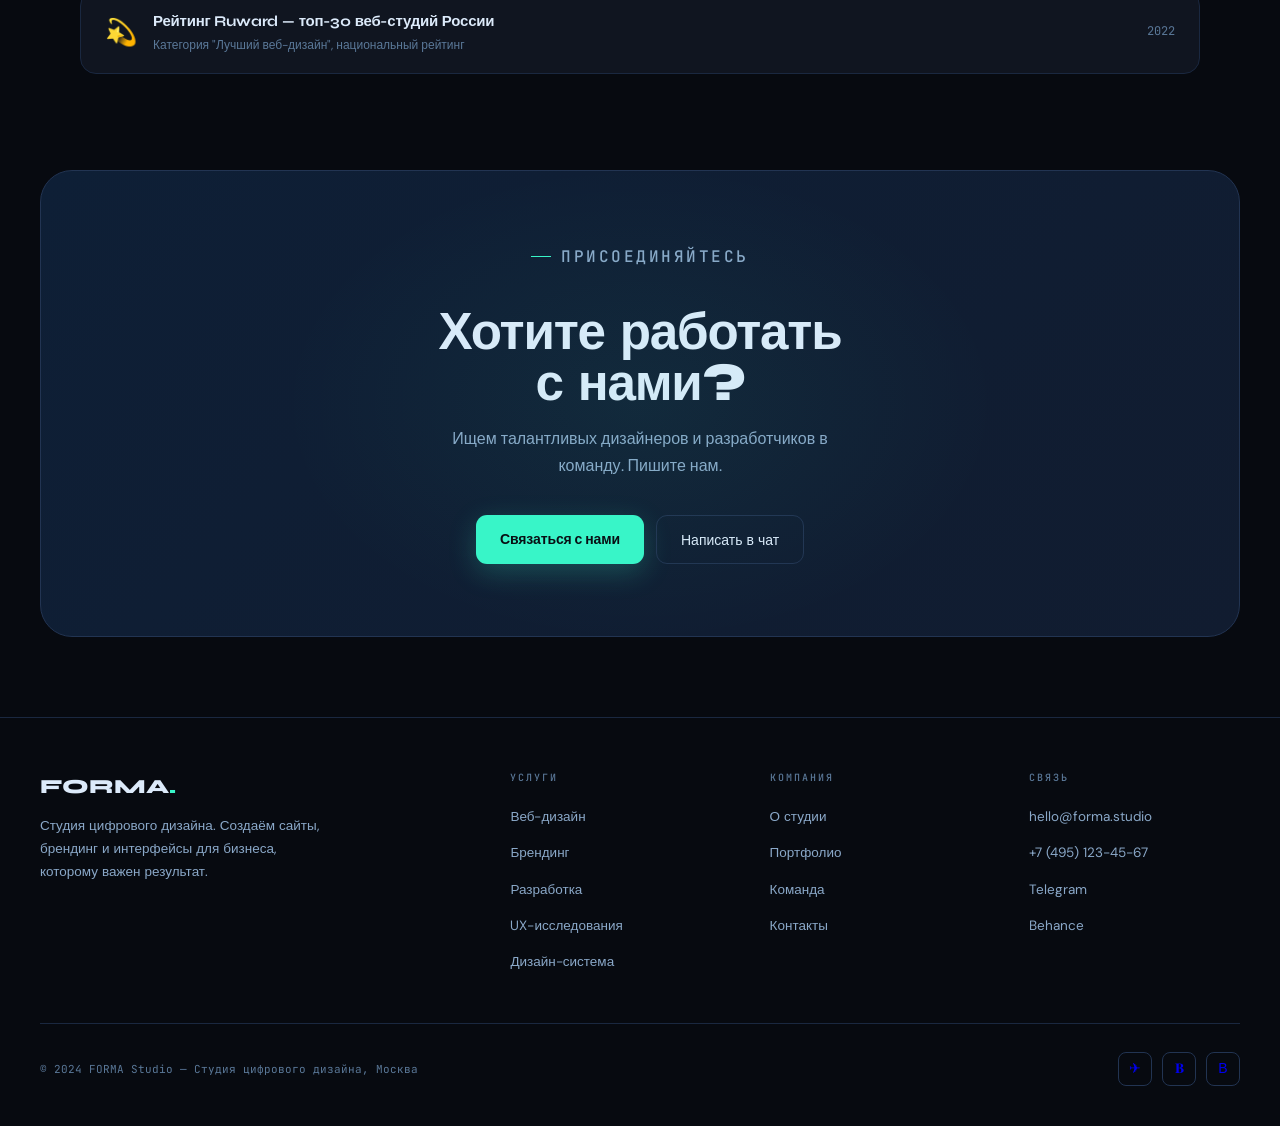
==== commit 5f227463: "v2" ====
--- a/about.html
+++ b/about.html
@@ -4,6 +4,7 @@
   <meta charset="utf-8"/>
   <meta name="viewport" content="width=device-width, initial-scale=1"/>
   <title>О нас — FORMA Studio</title>
+  <script>(function(){const t=localStorage.getItem('forma-theme')||'dark';document.documentElement.setAttribute('data-theme',t);})();</script>
   <link rel="stylesheet" href="style.css"/>
   <!-- RobotMIA Widget -->
   <script src="https://chat-dev.robotmia.ru/api/widget/mB58IG0XsrcY33AKE8PPjbnkeQW4ZOfR"></script>
@@ -31,6 +32,9 @@
     <svg width="14" height="14" viewBox="0 0 24 24" fill="none" stroke="currentColor" stroke-width="2" stroke-linecap="round" stroke-linejoin="round"><path d="M21 15a2 2 0 0 1-2 2H7l-4 4V5a2 2 0 0 1 2-2h14a2 2 0 0 1 2 2z"/></svg>
     Чат v2
   </button>
+  <button class="theme-toggle" id="themeToggle" title="Светлая тема">
+    <svg width="15" height="15" viewBox="0 0 24 24" fill="none" stroke="currentColor" stroke-width="2" stroke-linecap="round" stroke-linejoin="round"><path d="M21 12.79A9 9 0 1 1 11.21 3 7 7 0 0 0 21 12.79z"/></svg>
+  </button>
 </nav>
 
 <main>
@@ -289,6 +293,22 @@
     variant === 'v2' ? window.RobotMia.showChatWindow1() : window.RobotMia.showChatWindow();
   }
   updateDot(); setTimeout(updateDot, 2000);
+
+  // ── Theme toggle ──
+  const SUN_SVG = '<svg width="15" height="15" viewBox="0 0 24 24" fill="none" stroke="currentColor" stroke-width="2" stroke-linecap="round" stroke-linejoin="round"><circle cx="12" cy="12" r="5"/><line x1="12" y1="1" x2="12" y2="3"/><line x1="12" y1="21" x2="12" y2="23"/><line x1="4.22" y1="4.22" x2="5.64" y2="5.64"/><line x1="18.36" y1="18.36" x2="19.78" y2="19.78"/><line x1="1" y1="12" x2="3" y2="12"/><line x1="21" y1="12" x2="23" y2="12"/><line x1="4.22" y1="19.78" x2="5.64" y2="18.36"/><line x1="18.36" y1="5.64" x2="19.78" y2="4.22"/></svg>';
+  const MOON_SVG = '<svg width="15" height="15" viewBox="0 0 24 24" fill="none" stroke="currentColor" stroke-width="2" stroke-linecap="round" stroke-linejoin="round"><path d="M21 12.79A9 9 0 1 1 11.21 3 7 7 0 0 0 21 12.79z"/></svg>';
+  function applyTheme(theme) {
+    document.documentElement.setAttribute('data-theme', theme);
+    localStorage.setItem('forma-theme', theme);
+    const btn = document.getElementById('themeToggle');
+    if (!btn) return;
+    btn.innerHTML = theme === 'dark' ? MOON_SVG : SUN_SVG;
+    btn.title = theme === 'dark' ? 'Светлая тема' : 'Тёмная тема';
+  }
+  applyTheme(localStorage.getItem('forma-theme') || 'dark');
+  document.getElementById('themeToggle').addEventListener('click', () => {
+    applyTheme((document.documentElement.getAttribute('data-theme') || 'dark') === 'dark' ? 'light' : 'dark');
+  });
 </script>
 
 </body>
--- a/style.css
+++ b/style.css
@@ -865,6 +865,216 @@
 ::-webkit-scrollbar-thumb { background: var(--border2); border-radius: 4px; }
 ::-webkit-scrollbar-thumb:hover { background: var(--muted); }
 
+/* ───── THEME TOGGLE BUTTON ───── */
+.theme-toggle {
+  display: flex; align-items: center; justify-content: center;
+  width: 34px; height: 34px;
+  border-radius: 9px;
+  border: 1px solid var(--border2);
+  background: transparent;
+  color: var(--muted2);
+  cursor: pointer;
+  transition: var(--t);
+  flex-shrink: 0;
+  margin-left: 8px;
+}
+.theme-toggle:hover {
+  border-color: var(--border2);
+  background: rgba(255,255,255,.07);
+  color: var(--text);
+  transform: rotate(15deg) scale(1.05);
+}
+.theme-toggle svg { pointer-events: none; transition: var(--t); }
+
+/* ───── LIGHT THEME VARIABLES ───── */
+[data-theme="light"] {
+  --black:       #f0f4fa;
+  --dark:        #e6ecf5;
+  --card:        #ffffff;
+  --card2:       #f5f8fc;
+  --border:      #dce4f0;
+  --border2:     #c2d0e6;
+  --text:        #0c1628;
+  --muted:       #849ab8;
+  --muted2:      #4a6280;
+  --accent:      #0a9a6a;
+  --accent-dim:  rgba(10, 154, 106, .1);
+  --accent2:     #d94010;
+  --accent2-dim: rgba(217, 64, 16, .1);
+  --accent3:     #c08a00;
+  --shadow-sm:   0 4px 16px rgba(0, 30, 80, .07);
+  --shadow-md:   0 8px 32px rgba(0, 30, 80, .10);
+  --shadow-lg:   0 20px 60px rgba(0, 30, 80, .13);
+}
+
+/* ───── LIGHT THEME OVERRIDES ───── */
+[data-theme="light"] body {
+  background: var(--black);
+}
+
+[data-theme="light"] body::before {
+  background:
+    radial-gradient(ellipse 1400px 700px at 10% -5%, rgba(28,72,220,.05), transparent 55%),
+    radial-gradient(ellipse 900px 600px at 90% 10%, rgba(10,154,106,.04), transparent 55%),
+    radial-gradient(ellipse 600px 600px at 50% 110%, rgba(200,215,240,.4), transparent 60%);
+}
+
+[data-theme="light"] .nav {
+  background: rgba(240, 244, 250, .92);
+  border-bottom-color: var(--border);
+}
+
+[data-theme="light"] .nav-links a:hover,
+[data-theme="light"] .nav-links a.active {
+  background: rgba(0,0,0,.05);
+  color: var(--text);
+}
+
+[data-theme="light"] .btn-nav {
+  border-color: var(--border2);
+  color: var(--muted2);
+}
+[data-theme="light"] .btn-nav:hover {
+  border-color: var(--accent);
+  color: var(--accent);
+  background: var(--accent-dim);
+}
+[data-theme="light"] .btn-nav.v2:hover {
+  border-color: var(--accent2);
+  color: var(--accent2);
+  background: var(--accent2-dim);
+}
+[data-theme="light"] .theme-toggle:hover {
+  background: rgba(0,0,0,.05);
+}
+
+[data-theme="light"] .hero-grid-deco {
+  opacity: .07;
+  background-image:
+    linear-gradient(var(--border) 1px, transparent 1px),
+    linear-gradient(90deg, var(--border) 1px, transparent 1px);
+}
+
+[data-theme="light"] .btn-primary {
+  color: #ffffff;
+  box-shadow: 0 8px 28px rgba(10,154,106,.2);
+}
+[data-theme="light"] .btn-primary:hover {
+  box-shadow: 0 14px 36px rgba(10,154,106,.3);
+}
+
+[data-theme="light"] .btn-secondary {
+  border-color: var(--border2);
+  color: var(--text);
+}
+[data-theme="light"] .btn-secondary:hover {
+  border-color: var(--border2);
+  background: rgba(0,0,0,.05);
+}
+
+[data-theme="light"] .service-card::after {
+  background: linear-gradient(135deg, rgba(10,154,106,.06), transparent 55%);
+}
+[data-theme="light"] .service-card:hover {
+  box-shadow: 0 16px 48px rgba(10,154,106,.06);
+}
+[data-theme="light"] .service-icon {
+  background: rgba(10,154,106,.1);
+  border-color: rgba(10,154,106,.2);
+}
+
+[data-theme="light"] .process-item::before {
+  background: linear-gradient(90deg, var(--accent), transparent);
+}
+
+[data-theme="light"] .pricing-card.featured {
+  background: linear-gradient(170deg, #e8f5f0, #ffffff);
+  border-color: rgba(10,154,106,.3);
+  box-shadow: 0 0 40px rgba(10,154,106,.06);
+}
+[data-theme="light"] .pricing-card.featured::before {
+  background: var(--accent);
+}
+
+[data-theme="light"] .cta-section {
+  background: linear-gradient(135deg, #e8f0fc, #edf4ff);
+  border-color: var(--border2);
+}
+[data-theme="light"] .cta-section::before {
+  background: radial-gradient(ellipse 600px 400px at 50% 50%, rgba(10,154,106,.06), transparent 60%);
+}
+
+[data-theme="light"] .widget-panel {
+  background: rgba(220, 228, 240, .5);
+}
+[data-theme="light"] .w-recheck:hover {
+  background: rgba(0,0,0,.05);
+}
+
+[data-theme="light"] .test-btn {
+  background: linear-gradient(180deg, #f0f5fc, #e8eef8);
+  border-color: var(--border2);
+  color: var(--text);
+}
+[data-theme="light"] .test-btn:hover { border-color: var(--border2); filter: brightness(.97); }
+[data-theme="light"] .test-btn.teal  { background: linear-gradient(180deg, #d4f0e8, #c0e8d8); border-color: rgba(10,154,106,.3); color: #0a7a52; }
+[data-theme="light"] .test-btn.teal:hover  { border-color: var(--accent); }
+[data-theme="light"] .test-btn.coral { background: linear-gradient(180deg, #fde8e0, #f8d8cc); border-color: rgba(217,64,16,.3); color: #b83408; }
+[data-theme="light"] .test-btn.coral:hover { border-color: var(--accent2); }
+[data-theme="light"] .test-btn.red   { background: linear-gradient(180deg, #fde0e4, #f8ccd2); border-color: rgba(180,0,30,.2); color: #9a0020; }
+[data-theme="light"] .test-btn.red:hover   { border-color: #cc0030; }
+
+[data-theme="light"] .console-panel {
+  background: #f0f4f8;
+  border-color: var(--border2);
+}
+[data-theme="light"] .console-header {
+  background: #e6ecf5;
+  border-bottom-color: var(--border2);
+}
+[data-theme="light"] .console-body {
+  background: #f0f4f8;
+  color: var(--muted2);
+}
+[data-theme="light"] .log-line.ok   { color: var(--accent); }
+[data-theme="light"] .log-line.err  { color: #c0281a; }
+[data-theme="light"] .log-line.warn { color: var(--accent3); }
+[data-theme="light"] .log-line.info { color: var(--muted2); }
+
+[data-theme="light"] input,
+[data-theme="light"] textarea,
+[data-theme="light"] select {
+  background: var(--card);
+  border-color: var(--border2);
+  color: var(--text);
+}
+[data-theme="light"] input::placeholder,
+[data-theme="light"] textarea::placeholder { color: var(--muted); }
+[data-theme="light"] input:focus,
+[data-theme="light"] textarea:focus,
+[data-theme="light"] select:focus {
+  border-color: var(--accent);
+  box-shadow: 0 0 0 3px rgba(10,154,106,.12);
+}
+
+[data-theme="light"] .section-label { color: var(--accent); }
+[data-theme="light"] .section-label::before { background: var(--accent); }
+
+[data-theme="light"] .hero-eyebrow { color: var(--accent); }
+[data-theme="light"] .hero-eyebrow::before { background: var(--accent); }
+[data-theme="light"] .hero h1 em { color: var(--accent); }
+[data-theme="light"] .stat-num span { color: var(--accent); }
+
+[data-theme="light"] .footer-social a:hover { background: rgba(0,0,0,.05); }
+[data-theme="light"] ::-webkit-scrollbar-track { background: var(--dark); }
+[data-theme="light"] ::-webkit-scrollbar-thumb { background: var(--border2); }
+
+[data-theme="light"] .tag.green { background: rgba(10,154,106,.1); border-color: rgba(10,154,106,.3); }
+[data-theme="light"] .tag.orange { background: rgba(217,64,16,.1); border-color: rgba(217,64,16,.3); }
+[data-theme="light"] .tag.yellow { background: rgba(192,138,0,.1); border-color: rgba(192,138,0,.3); }
+
+[data-theme="light"] .nav-divider { background: var(--border2); }
+
 /* ───── RESPONSIVE ───── */
 @media (max-width: 1024px) {
   .footer-top { grid-template-columns: 1fr 1fr; }
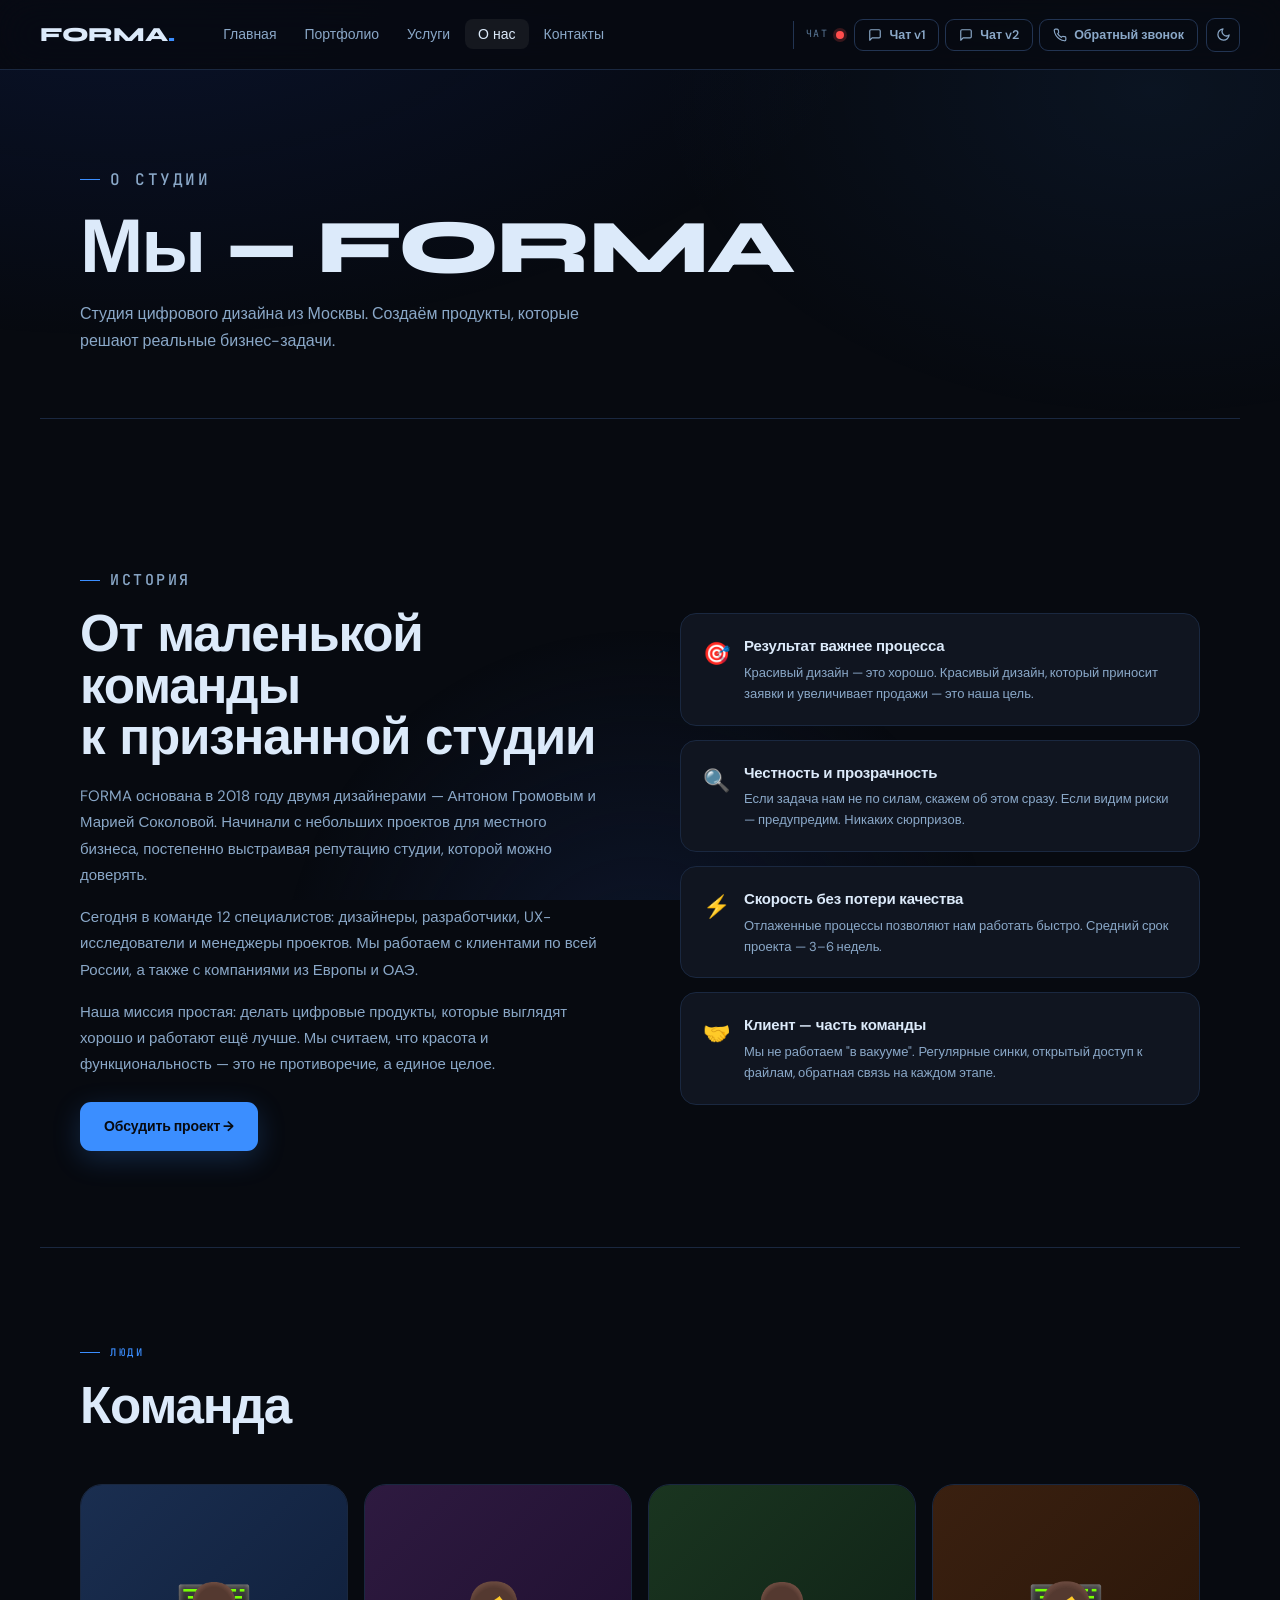
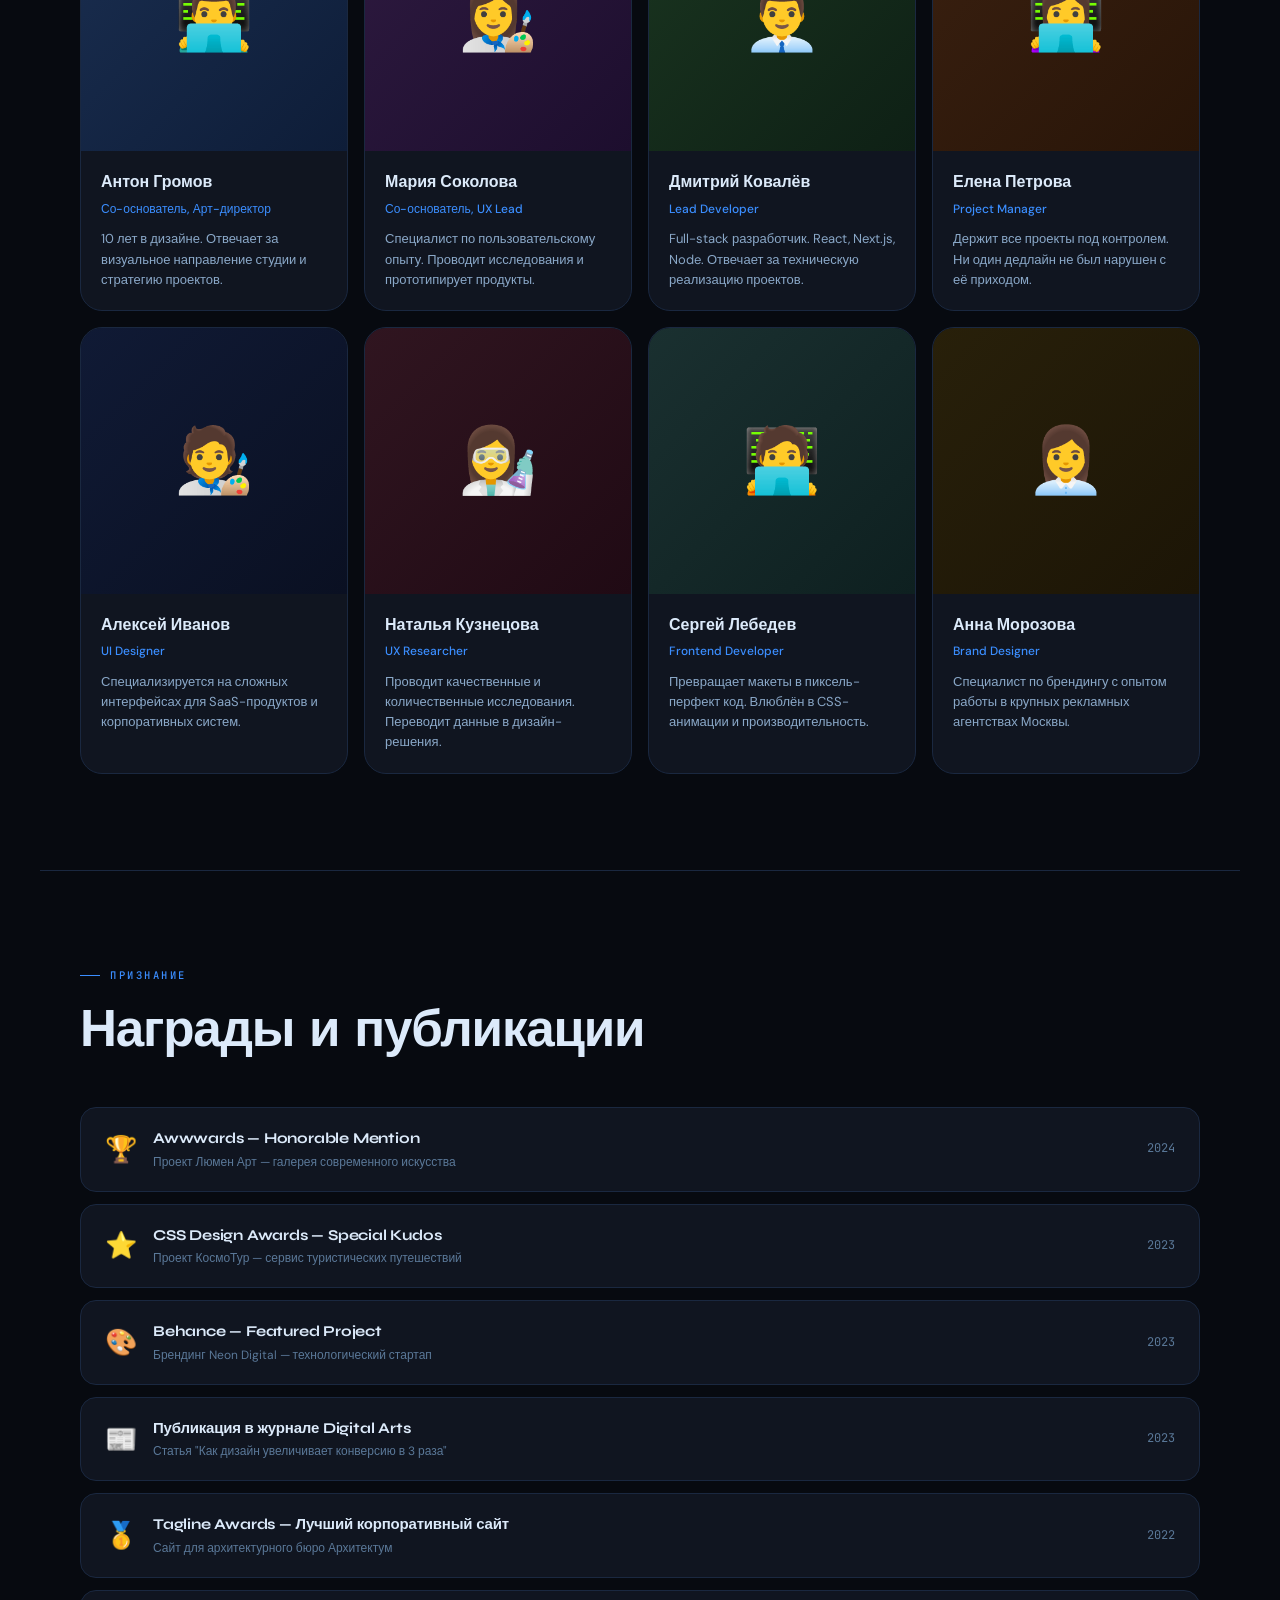
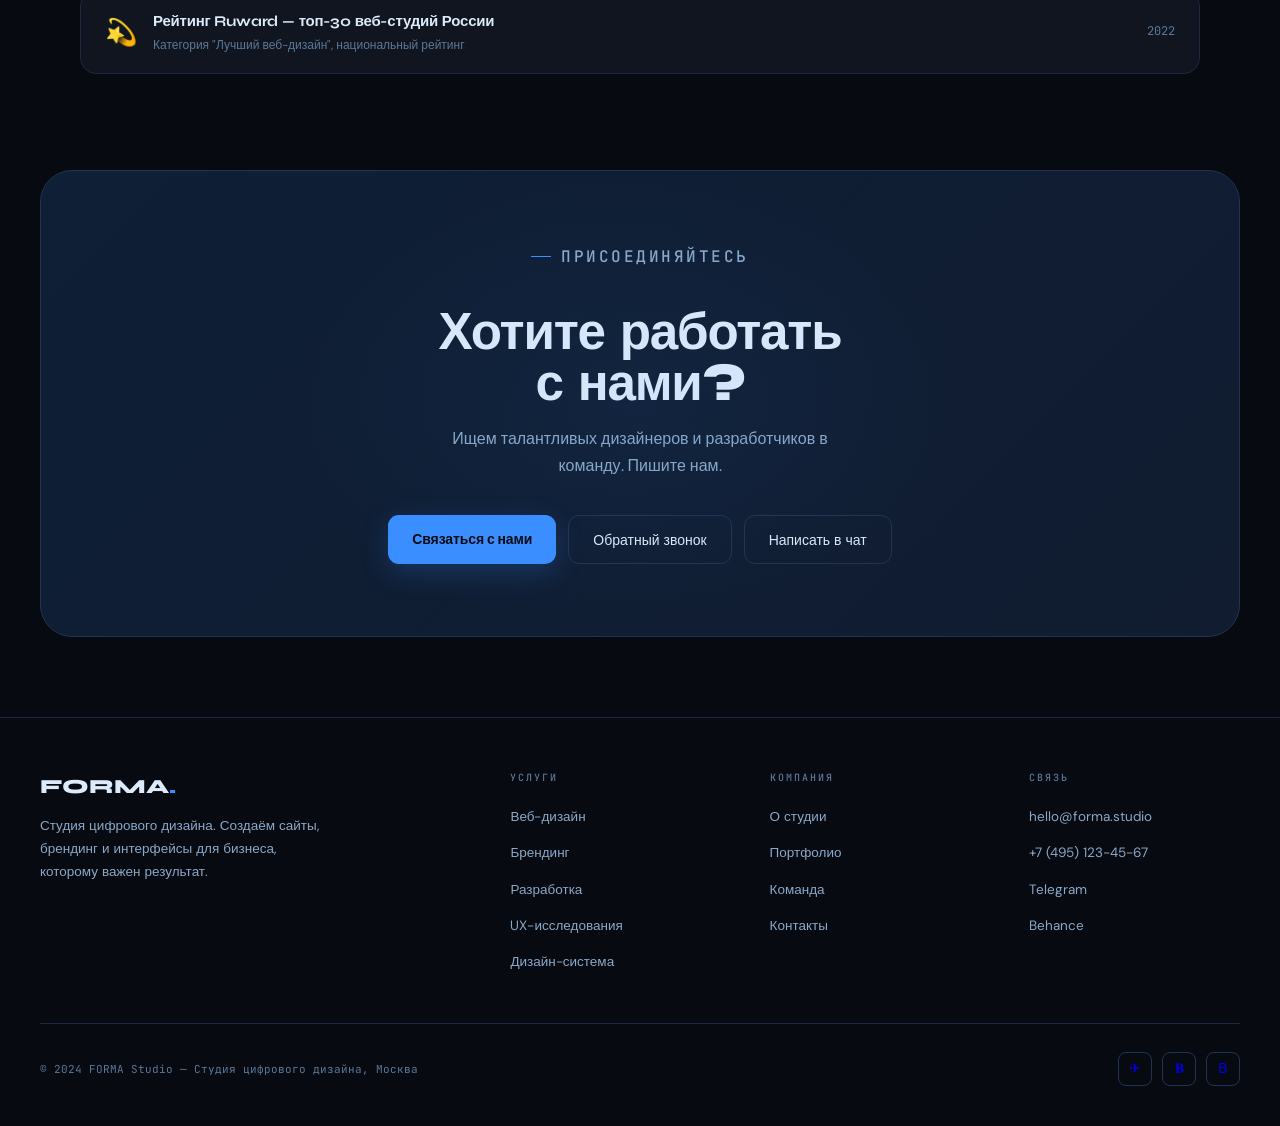
==== commit 97ba7b49: "openCallbackWindow" ====
--- a/about.html
+++ b/about.html
@@ -6,6 +6,7 @@
   <title>О нас — FORMA Studio</title>
   <script>(function(){const t=localStorage.getItem('forma-theme')||'dark';document.documentElement.setAttribute('data-theme',t);})();</script>
   <link rel="stylesheet" href="style.css"/>
+  <script defer src="callback.js"></script>
   <!-- RobotMIA Widget -->
   <script src="https://chat-dev.robotmia.ru/api/widget/mB58IG0XsrcY33AKE8PPjbnkeQW4ZOfR"></script>
 </head>
@@ -32,6 +33,10 @@
     <svg width="14" height="14" viewBox="0 0 24 24" fill="none" stroke="currentColor" stroke-width="2" stroke-linecap="round" stroke-linejoin="round"><path d="M21 15a2 2 0 0 1-2 2H7l-4 4V5a2 2 0 0 1 2-2h14a2 2 0 0 1 2 2z"/></svg>
     Чат v2
   </button>
+  <button class="btn-nav callback-nav" onclick="openCallbackWindow()" style="margin-left:6px" title="openCallbackWindow()">
+    <svg width="14" height="14" viewBox="0 0 24 24" fill="none" stroke="currentColor" stroke-width="2" stroke-linecap="round" stroke-linejoin="round"><path d="M22 16.92v3a2 2 0 0 1-2.18 2 19.8 19.8 0 0 1-8.63-3.07 19.5 19.5 0 0 1-6-6A19.8 19.8 0 0 1 2.12 4.18 2 2 0 0 1 4.11 2h3a2 2 0 0 1 2 1.72c.12.9.32 1.77.59 2.61a2 2 0 0 1-.45 2.11L8 9.69a16 16 0 0 0 6.31 6.31l1.25-1.25a2 2 0 0 1 2.11-.45c.84.27 1.71.47 2.61.59A2 2 0 0 1 22 16.92z"/></svg>
+    Обратный звонок
+  </button>
   <button class="theme-toggle" id="themeToggle" title="Светлая тема">
     <svg width="15" height="15" viewBox="0 0 24 24" fill="none" stroke="currentColor" stroke-width="2" stroke-linecap="round" stroke-linejoin="round"><path d="M21 12.79A9 9 0 1 1 11.21 3 7 7 0 0 0 21 12.79z"/></svg>
   </button>
@@ -230,6 +235,7 @@
   <p>Ищем талантливых дизайнеров и разработчиков в команду. Пишите нам.</p>
   <div class="cta-btns">
     <a href="contact.html" class="btn-primary">Связаться с нами</a>
+    <button class="btn-secondary" onclick="openCallbackWindow()">Обратный звонок</button>
     <button class="btn-secondary" onclick="safeOpen('v1')">Написать в чат</button>
   </div>
 </div>
--- a/style.css
+++ b/style.css
@@ -10,8 +10,8 @@
   --text:        #dceafa;
   --muted:       #5a7898;
   --muted2:      #8aa8c8;
-  --accent:      #38f5c8;
-  --accent-dim:  rgba(56,245,200,.1);
+  --accent:      #3b8eff;
+  --accent-dim:  rgba(59,142,255,.1);
   --accent2:     #ff5e3a;
   --accent2-dim: rgba(255,94,58,.1);
   --accent3:     #f0c330;
@@ -47,7 +47,7 @@
   position: fixed; inset: 0;
   background:
     radial-gradient(ellipse 1400px 700px at 10% -5%, rgba(28,72,220,.14), transparent 55%),
-    radial-gradient(ellipse 900px 600px at 90% 10%, rgba(56,245,200,.08), transparent 55%),
+    radial-gradient(ellipse 900px 600px at 90% 10%, rgba(59,142,255,.08), transparent 55%),
     radial-gradient(ellipse 600px 600px at 50% 110%, rgba(15,25,50,.8), transparent 60%);
   pointer-events: none;
   z-index: 0;
@@ -120,7 +120,7 @@
   flex-shrink: 0;
   transition: var(--t);
 }
-.w-dot.ok  { background: var(--accent);  box-shadow: 0 0 0 3px rgba(56,245,200,.2); }
+.w-dot.ok  { background: var(--accent);  box-shadow: 0 0 0 3px rgba(59,142,255,.2); }
 .w-dot.err { background: #ff4d4d;        box-shadow: 0 0 0 3px rgba(255,77,77,.2); }
 
 .btn-nav {
@@ -238,13 +238,13 @@
   font-family: var(--f-body); font-size: 14px; font-weight: 700;
   cursor: pointer; text-decoration: none;
   transition: var(--t);
-  box-shadow: 0 8px 28px rgba(56,245,200,.22);
+  box-shadow: 0 8px 28px rgba(59,142,255,.22);
   letter-spacing: -.1px;
 }
 .btn-primary:hover {
-  background: #5cffda;
+  background: #6aa8ff;
   transform: translateY(-2px);
-  box-shadow: 0 14px 36px rgba(56,245,200,.32);
+  box-shadow: 0 14px 36px rgba(59,142,255,.32);
 }
 
 .btn-secondary {
@@ -263,6 +263,133 @@
   transform: translateY(-1px);
 }
 
+/* Callback modal */
+body.callback-lock { overflow: hidden; }
+
+.callback-modal {
+  position: fixed;
+  inset: 0;
+  z-index: 3000;
+  display: flex;
+  align-items: center;
+  justify-content: center;
+  padding: 24px;
+  opacity: 0;
+  pointer-events: none;
+  transition: opacity .2s var(--ease);
+}
+.callback-modal.is-open {
+  opacity: 1;
+  pointer-events: auto;
+}
+.callback-backdrop {
+  position: absolute;
+  inset: 0;
+  background: rgba(3, 6, 12, .72);
+  backdrop-filter: blur(12px);
+}
+.callback-dialog {
+  position: relative;
+  width: min(100%, 420px);
+  padding: 30px;
+  border: 1px solid var(--border2);
+  border-radius: 16px;
+  background: linear-gradient(180deg, var(--card2), var(--card));
+  box-shadow: var(--shadow-lg);
+  transform: translateY(14px) scale(.98);
+  transition: transform .2s var(--ease);
+}
+.callback-modal.is-open .callback-dialog { transform: translateY(0) scale(1); }
+.callback-close {
+  position: absolute;
+  top: 14px;
+  right: 14px;
+  display: inline-flex;
+  align-items: center;
+  justify-content: center;
+  width: 34px;
+  height: 34px;
+  border: 1px solid var(--border2);
+  border-radius: 9px;
+  background: transparent;
+  color: var(--muted2);
+  cursor: pointer;
+  transition: var(--t);
+}
+.callback-close:hover {
+  color: var(--text);
+  background: rgba(255,255,255,.07);
+}
+.callback-label {
+  font-family: var(--f-mono);
+  font-size: 10px;
+  color: var(--accent);
+  letter-spacing: 1.8px;
+  text-transform: uppercase;
+  margin-bottom: 10px;
+}
+.callback-dialog h3 {
+  font-family: var(--f-display);
+  font-size: 28px;
+  line-height: 1.1;
+  color: var(--text);
+  margin-bottom: 12px;
+}
+.callback-text {
+  color: var(--muted2);
+  font-size: 14px;
+  line-height: 1.65;
+  margin-bottom: 24px;
+}
+.callback-form {
+  display: flex;
+  flex-direction: column;
+  gap: 9px;
+}
+.callback-form label {
+  font-family: var(--f-mono);
+  font-size: 11px;
+  color: var(--muted);
+  letter-spacing: 1px;
+  text-transform: uppercase;
+}
+.callback-form input {
+  width: 100%;
+  min-height: 48px;
+}
+.callback-error {
+  min-height: 18px;
+  color: #ff7a7a;
+  font-size: 13px;
+  line-height: 1.35;
+}
+.callback-submit {
+  width: 100%;
+  justify-content: center;
+  margin-top: 2px;
+}
+.callback-success {
+  text-align: center;
+  padding-top: 6px;
+}
+.callback-success-icon {
+  display: inline-flex;
+  align-items: center;
+  justify-content: center;
+  width: 48px;
+  height: 48px;
+  margin-bottom: 16px;
+  border-radius: 50%;
+  background: var(--accent-dim);
+  color: var(--accent);
+  font-size: 26px;
+  font-weight: 800;
+}
+.callback-success p {
+  color: var(--muted2);
+  margin: 0 0 22px;
+}
+
 /* ───── SECTIONS ───── */
 section {
   padding: 96px 40px;
@@ -311,16 +438,16 @@
   opacity: 0; transition: opacity .3s var(--ease);
 }
 .service-card:hover {
-  border-color: rgba(56,245,200,.3);
+  border-color: rgba(59,142,255,.3);
   transform: translateY(-4px);
-  box-shadow: 0 16px 48px rgba(56,245,200,.07);
+  box-shadow: 0 16px 48px rgba(59,142,255,.07);
 }
 .service-card:hover::after { opacity: 1; }
 
 .service-icon {
   width: 50px; height: 50px; border-radius: 13px;
   background: var(--accent-dim);
-  border: 1px solid rgba(56,245,200,.15);
+  border: 1px solid rgba(59,142,255,.15);
   display: flex; align-items: center; justify-content: center;
   font-size: 22px; margin-bottom: 22px;
   position: relative; z-index: 1;
@@ -498,9 +625,9 @@
   position: relative;
 }
 .pricing-card.featured {
-  border-color: rgba(56,245,200,.3);
+  border-color: rgba(59,142,255,.3);
   background: linear-gradient(170deg, #0e1f36, var(--card));
-  box-shadow: 0 0 40px rgba(56,245,200,.06);
+  box-shadow: 0 0 40px rgba(59,142,255,.06);
 }
 .pricing-card.featured::before {
   content: 'Популярный';
@@ -629,7 +756,7 @@
 input::placeholder, textarea::placeholder { color: var(--muted); }
 input:focus, textarea:focus, select:focus {
   border-color: var(--accent);
-  box-shadow: 0 0 0 3px rgba(56,245,200,.1);
+  box-shadow: 0 0 0 3px rgba(59,142,255,.1);
 }
 select option { background: var(--card2); }
 textarea { resize: vertical; min-height: 130px; }
@@ -660,7 +787,7 @@
   font-family: var(--f-mono); font-size: 10.5px;
   color: var(--muted2); text-transform: uppercase; letter-spacing: 1px;
 }
-.tag.green  { border-color: rgba(56,245,200,.25); color: var(--accent); background: var(--accent-dim); }
+.tag.green  { border-color: rgba(59,142,255,.25); color: var(--accent); background: var(--accent-dim); }
 .tag.orange { border-color: rgba(255,94,58,.25); color: var(--accent2); background: var(--accent2-dim); }
 .tag.yellow { border-color: rgba(240,195,48,.25); color: var(--accent3); background: rgba(240,195,48,.08); }
 
@@ -677,7 +804,7 @@
 .cta-section::before {
   content: '';
   position: absolute; inset: 0;
-  background: radial-gradient(ellipse 600px 400px at 50% 50%, rgba(56,245,200,.06), transparent 60%);
+  background: radial-gradient(ellipse 600px 400px at 50% 50%, rgba(59,142,255,.06), transparent 60%);
   pointer-events: none;
 }
 .cta-section h2 {
@@ -897,8 +1024,8 @@
   --text:        #0c1628;
   --muted:       #849ab8;
   --muted2:      #4a6280;
-  --accent:      #0a9a6a;
-  --accent-dim:  rgba(10, 154, 106, .1);
+  --accent:      #1a6fd4;
+  --accent-dim:  rgba(26, 111, 212, .1);
   --accent2:     #d94010;
   --accent2-dim: rgba(217, 64, 16, .1);
   --accent3:     #c08a00;
@@ -915,7 +1042,7 @@
 [data-theme="light"] body::before {
   background:
     radial-gradient(ellipse 1400px 700px at 10% -5%, rgba(28,72,220,.05), transparent 55%),
-    radial-gradient(ellipse 900px 600px at 90% 10%, rgba(10,154,106,.04), transparent 55%),
+    radial-gradient(ellipse 900px 600px at 90% 10%, rgba(26,111,212,.04), transparent 55%),
     radial-gradient(ellipse 600px 600px at 50% 110%, rgba(200,215,240,.4), transparent 60%);
 }
 
@@ -957,10 +1084,10 @@
 
 [data-theme="light"] .btn-primary {
   color: #ffffff;
-  box-shadow: 0 8px 28px rgba(10,154,106,.2);
+  box-shadow: 0 8px 28px rgba(26,111,212,.2);
 }
 [data-theme="light"] .btn-primary:hover {
-  box-shadow: 0 14px 36px rgba(10,154,106,.3);
+  box-shadow: 0 14px 36px rgba(26,111,212,.3);
 }
 
 [data-theme="light"] .btn-secondary {
@@ -972,15 +1099,22 @@
   background: rgba(0,0,0,.05);
 }
 
+[data-theme="light"] .callback-backdrop {
+  background: rgba(220, 228, 240, .78);
+}
+[data-theme="light"] .callback-close:hover {
+  background: rgba(0,0,0,.05);
+}
+
 [data-theme="light"] .service-card::after {
-  background: linear-gradient(135deg, rgba(10,154,106,.06), transparent 55%);
+  background: linear-gradient(135deg, rgba(26,111,212,.06), transparent 55%);
 }
 [data-theme="light"] .service-card:hover {
-  box-shadow: 0 16px 48px rgba(10,154,106,.06);
+  box-shadow: 0 16px 48px rgba(26,111,212,.06);
 }
 [data-theme="light"] .service-icon {
-  background: rgba(10,154,106,.1);
-  border-color: rgba(10,154,106,.2);
+  background: rgba(26,111,212,.1);
+  border-color: rgba(26,111,212,.2);
 }
 
 [data-theme="light"] .process-item::before {
@@ -989,8 +1123,8 @@
 
 [data-theme="light"] .pricing-card.featured {
   background: linear-gradient(170deg, #e8f5f0, #ffffff);
-  border-color: rgba(10,154,106,.3);
-  box-shadow: 0 0 40px rgba(10,154,106,.06);
+  border-color: rgba(26,111,212,.3);
+  box-shadow: 0 0 40px rgba(26,111,212,.06);
 }
 [data-theme="light"] .pricing-card.featured::before {
   background: var(--accent);
@@ -1001,7 +1135,7 @@
   border-color: var(--border2);
 }
 [data-theme="light"] .cta-section::before {
-  background: radial-gradient(ellipse 600px 400px at 50% 50%, rgba(10,154,106,.06), transparent 60%);
+  background: radial-gradient(ellipse 600px 400px at 50% 50%, rgba(26,111,212,.06), transparent 60%);
 }
 
 [data-theme="light"] .widget-panel {
@@ -1017,7 +1151,7 @@
   color: var(--text);
 }
 [data-theme="light"] .test-btn:hover { border-color: var(--border2); filter: brightness(.97); }
-[data-theme="light"] .test-btn.teal  { background: linear-gradient(180deg, #d4f0e8, #c0e8d8); border-color: rgba(10,154,106,.3); color: #0a7a52; }
+[data-theme="light"] .test-btn.teal  { background: linear-gradient(180deg, #d4e6f8, #c0d4f5); border-color: rgba(26,111,212,.3); color: #1558a8; }
 [data-theme="light"] .test-btn.teal:hover  { border-color: var(--accent); }
 [data-theme="light"] .test-btn.coral { background: linear-gradient(180deg, #fde8e0, #f8d8cc); border-color: rgba(217,64,16,.3); color: #b83408; }
 [data-theme="light"] .test-btn.coral:hover { border-color: var(--accent2); }
@@ -1054,7 +1188,7 @@
 [data-theme="light"] textarea:focus,
 [data-theme="light"] select:focus {
   border-color: var(--accent);
-  box-shadow: 0 0 0 3px rgba(10,154,106,.12);
+  box-shadow: 0 0 0 3px rgba(26,111,212,.12);
 }
 
 [data-theme="light"] .section-label { color: var(--accent); }
@@ -1069,7 +1203,7 @@
 [data-theme="light"] ::-webkit-scrollbar-track { background: var(--dark); }
 [data-theme="light"] ::-webkit-scrollbar-thumb { background: var(--border2); }
 
-[data-theme="light"] .tag.green { background: rgba(10,154,106,.1); border-color: rgba(10,154,106,.3); }
+[data-theme="light"] .tag.green { background: rgba(26,111,212,.1); border-color: rgba(26,111,212,.3); }
 [data-theme="light"] .tag.orange { background: rgba(217,64,16,.1); border-color: rgba(217,64,16,.3); }
 [data-theme="light"] .tag.yellow { background: rgba(192,138,0,.1); border-color: rgba(192,138,0,.3); }
 
@@ -1084,6 +1218,7 @@
   .nav { padding: 0 20px; }
   .nav-links { display: none; }
   .nav-widget-label { display: none; }
+  .callback-nav { display: none; }
   .hero, .page-header { padding: 60px 20px 48px; }
   section { padding: 60px 20px; }
   .cta-section { margin: 0 20px 60px; padding: 48px 28px; }
@@ -1097,3 +1232,8 @@
   .c4 { grid-column: span 12; }
   .c3 { grid-column: span 6; }
 }
+@media (max-width: 480px) {
+  .callback-modal { padding: 14px; }
+  .callback-dialog { padding: 26px 20px 22px; }
+  .callback-dialog h3 { font-size: 24px; }
+}
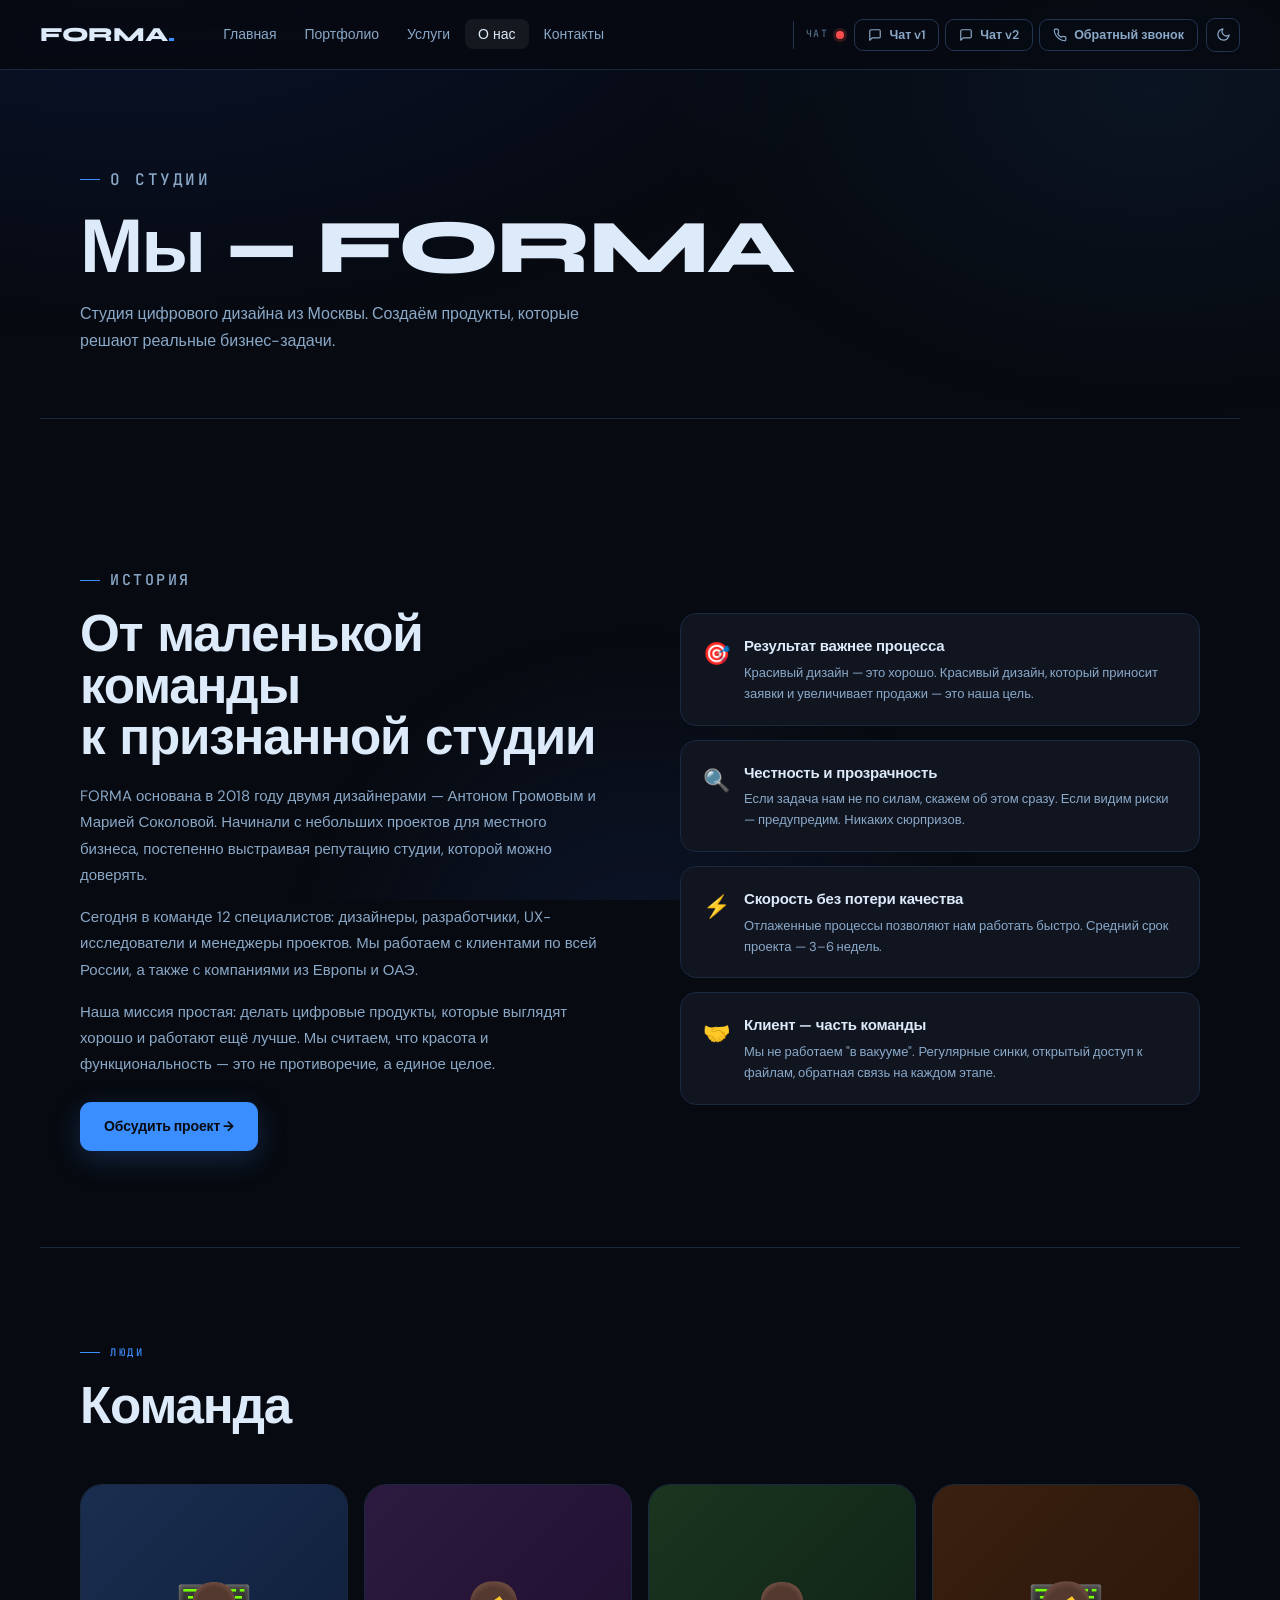
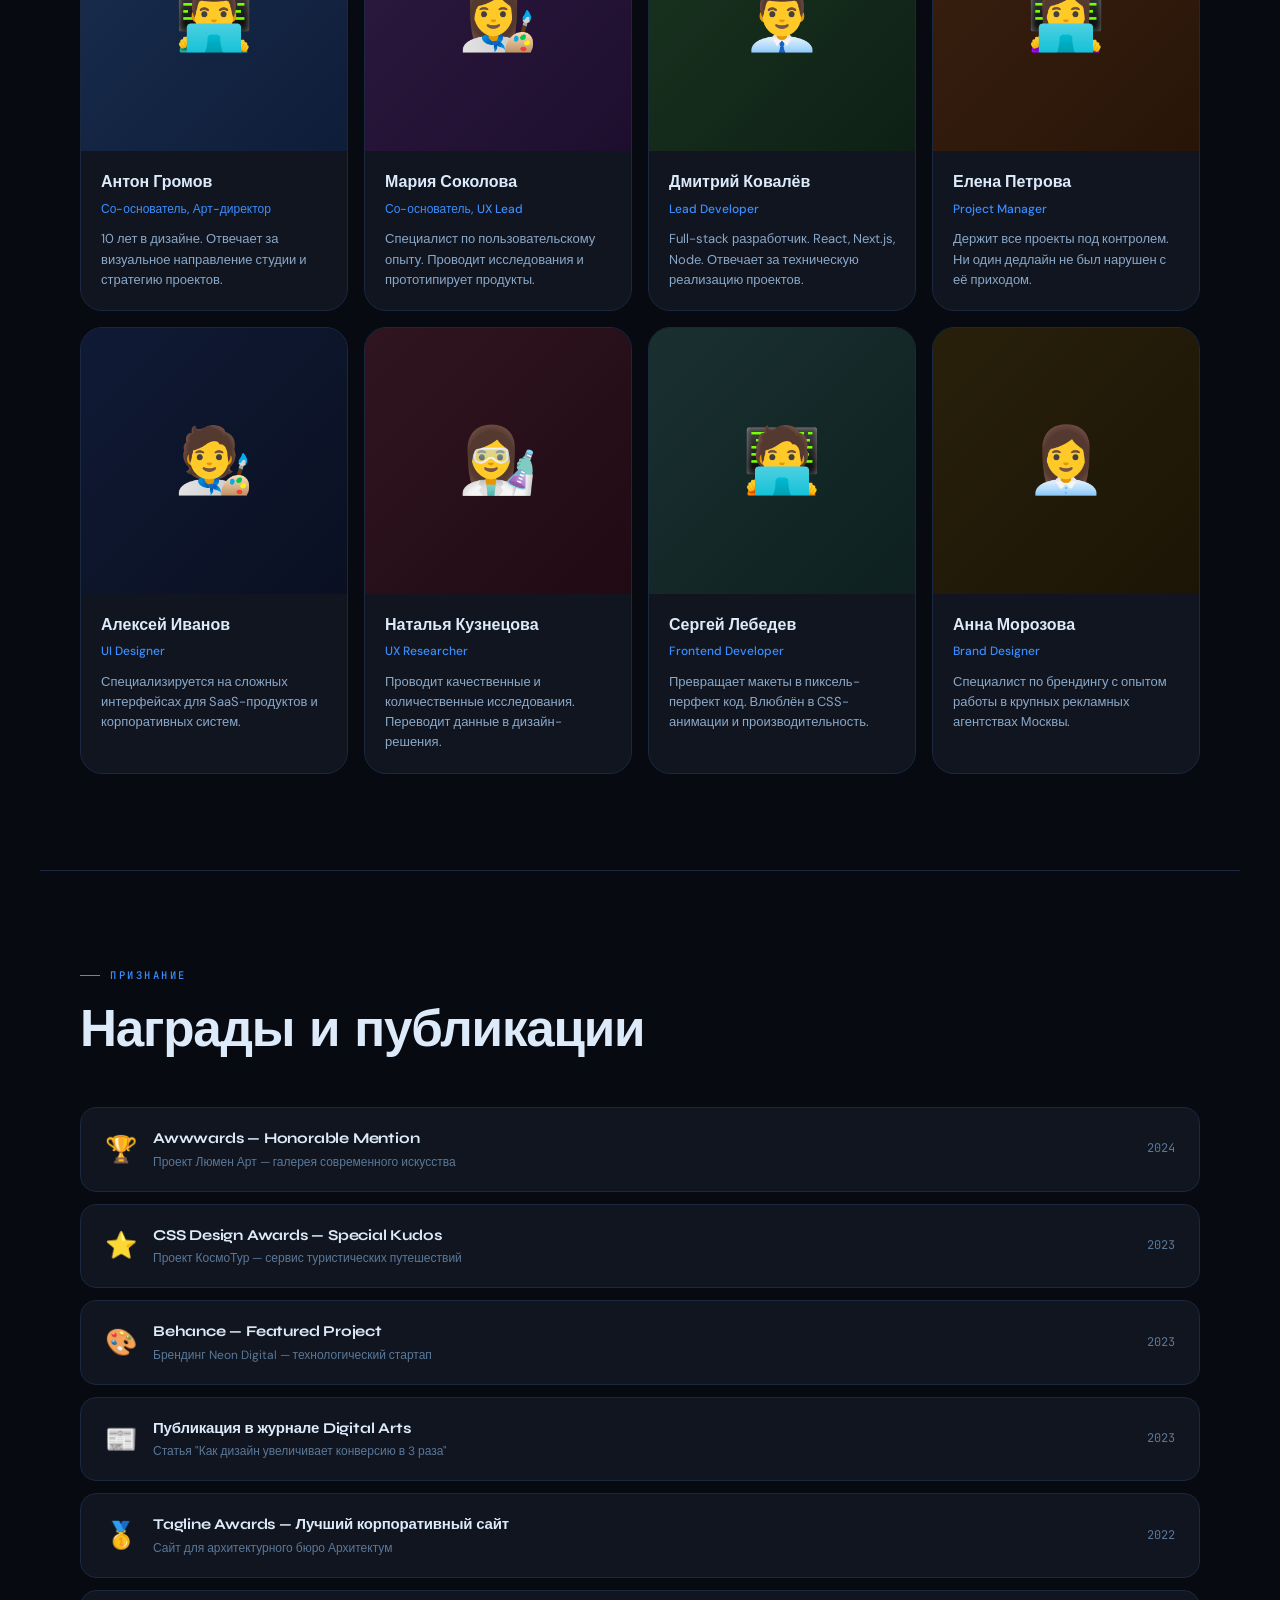
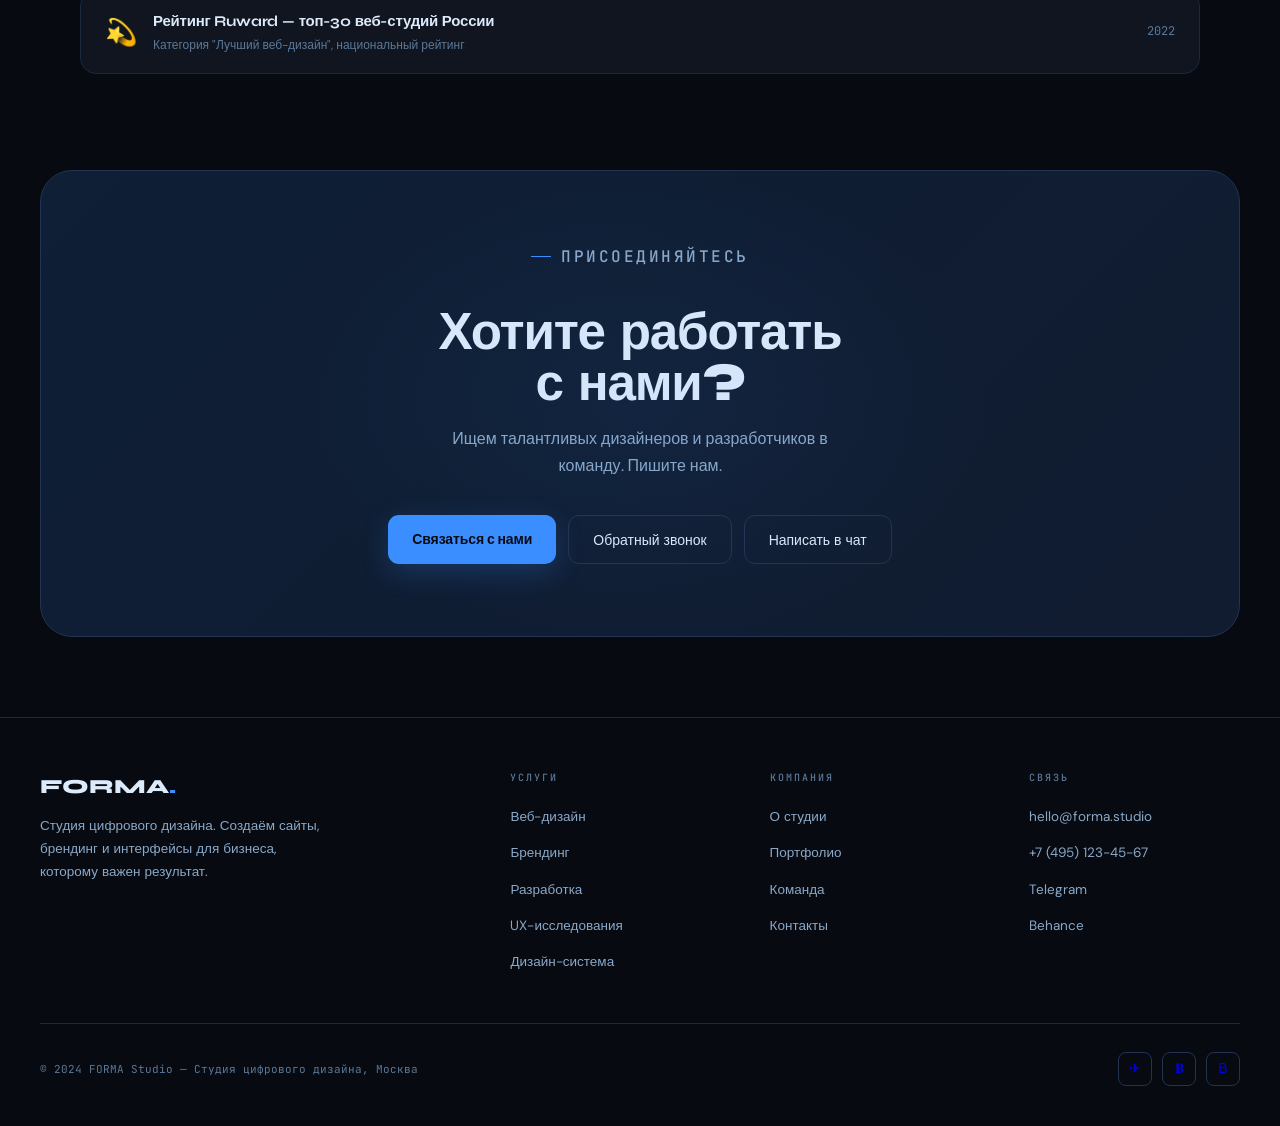
==== commit bfb75955: "change openCallbackWindow" ====
--- a/about.html
+++ b/about.html
@@ -5,8 +5,8 @@
   <meta name="viewport" content="width=device-width, initial-scale=1"/>
   <title>О нас — FORMA Studio</title>
   <script>(function(){const t=localStorage.getItem('forma-theme')||'dark';document.documentElement.setAttribute('data-theme',t);})();</script>
-  <link rel="stylesheet" href="style.css"/>
-  <script defer src="callback.js"></script>
+  <link rel="stylesheet" href="style.css?v=callback-20260603"/>
+  <script defer src="callback.js?v=callback-20260603"></script>
   <!-- RobotMIA Widget -->
   <script src="https://chat-dev.robotmia.ru/api/widget/mB58IG0XsrcY33AKE8PPjbnkeQW4ZOfR"></script>
 </head>
@@ -33,7 +33,7 @@
     <svg width="14" height="14" viewBox="0 0 24 24" fill="none" stroke="currentColor" stroke-width="2" stroke-linecap="round" stroke-linejoin="round"><path d="M21 15a2 2 0 0 1-2 2H7l-4 4V5a2 2 0 0 1 2-2h14a2 2 0 0 1 2 2z"/></svg>
     Чат v2
   </button>
-  <button class="btn-nav callback-nav" onclick="openCallbackWindow()" style="margin-left:6px" title="openCallbackWindow()">
+  <button type="button" class="btn-nav callback-nav" onclick="openCallbackWindow()" style="margin-left:6px" title="openCallbackWindow()">
     <svg width="14" height="14" viewBox="0 0 24 24" fill="none" stroke="currentColor" stroke-width="2" stroke-linecap="round" stroke-linejoin="round"><path d="M22 16.92v3a2 2 0 0 1-2.18 2 19.8 19.8 0 0 1-8.63-3.07 19.5 19.5 0 0 1-6-6A19.8 19.8 0 0 1 2.12 4.18 2 2 0 0 1 4.11 2h3a2 2 0 0 1 2 1.72c.12.9.32 1.77.59 2.61a2 2 0 0 1-.45 2.11L8 9.69a16 16 0 0 0 6.31 6.31l1.25-1.25a2 2 0 0 1 2.11-.45c.84.27 1.71.47 2.61.59A2 2 0 0 1 22 16.92z"/></svg>
     Обратный звонок
   </button>
@@ -235,7 +235,7 @@
   <p>Ищем талантливых дизайнеров и разработчиков в команду. Пишите нам.</p>
   <div class="cta-btns">
     <a href="contact.html" class="btn-primary">Связаться с нами</a>
-    <button class="btn-secondary" onclick="openCallbackWindow()">Обратный звонок</button>
+    <button type="button" class="btn-secondary" onclick="openCallbackWindow()">Обратный звонок</button>
     <button class="btn-secondary" onclick="safeOpen('v1')">Написать в чат</button>
   </div>
 </div>
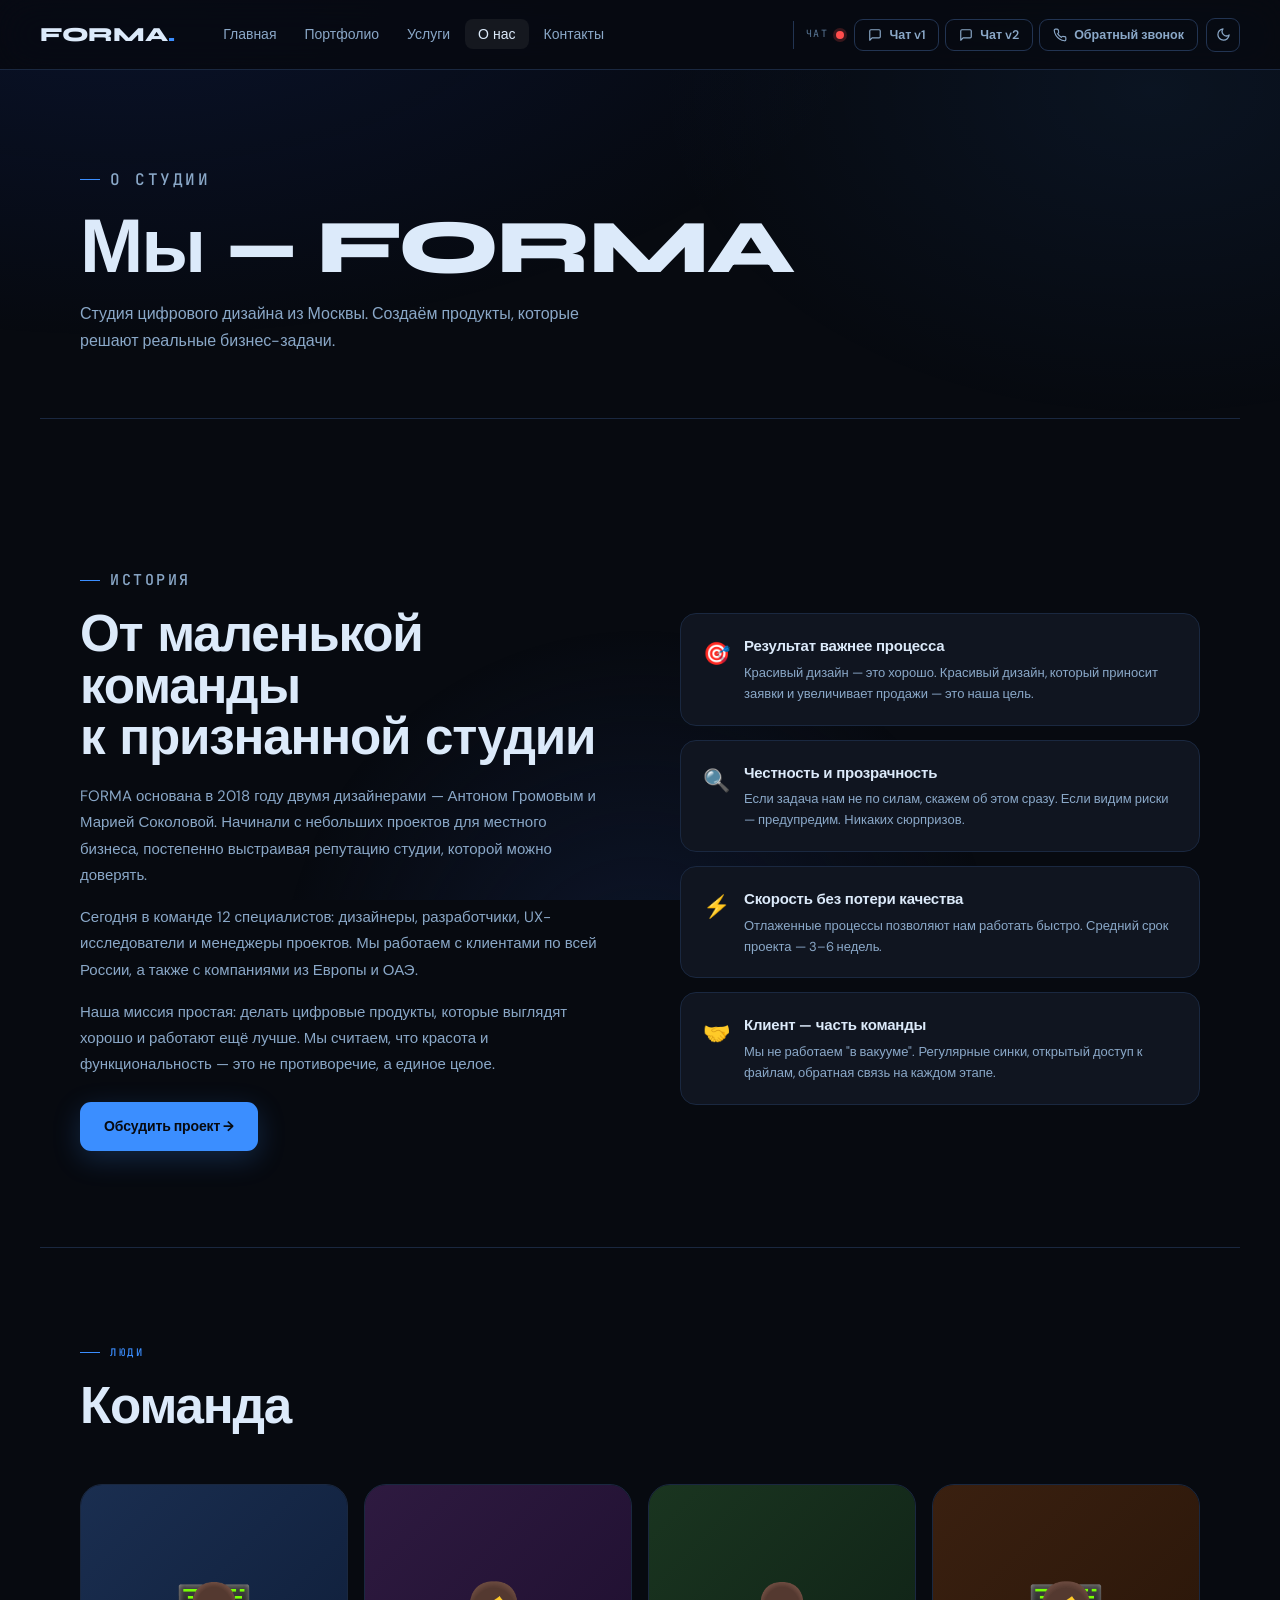
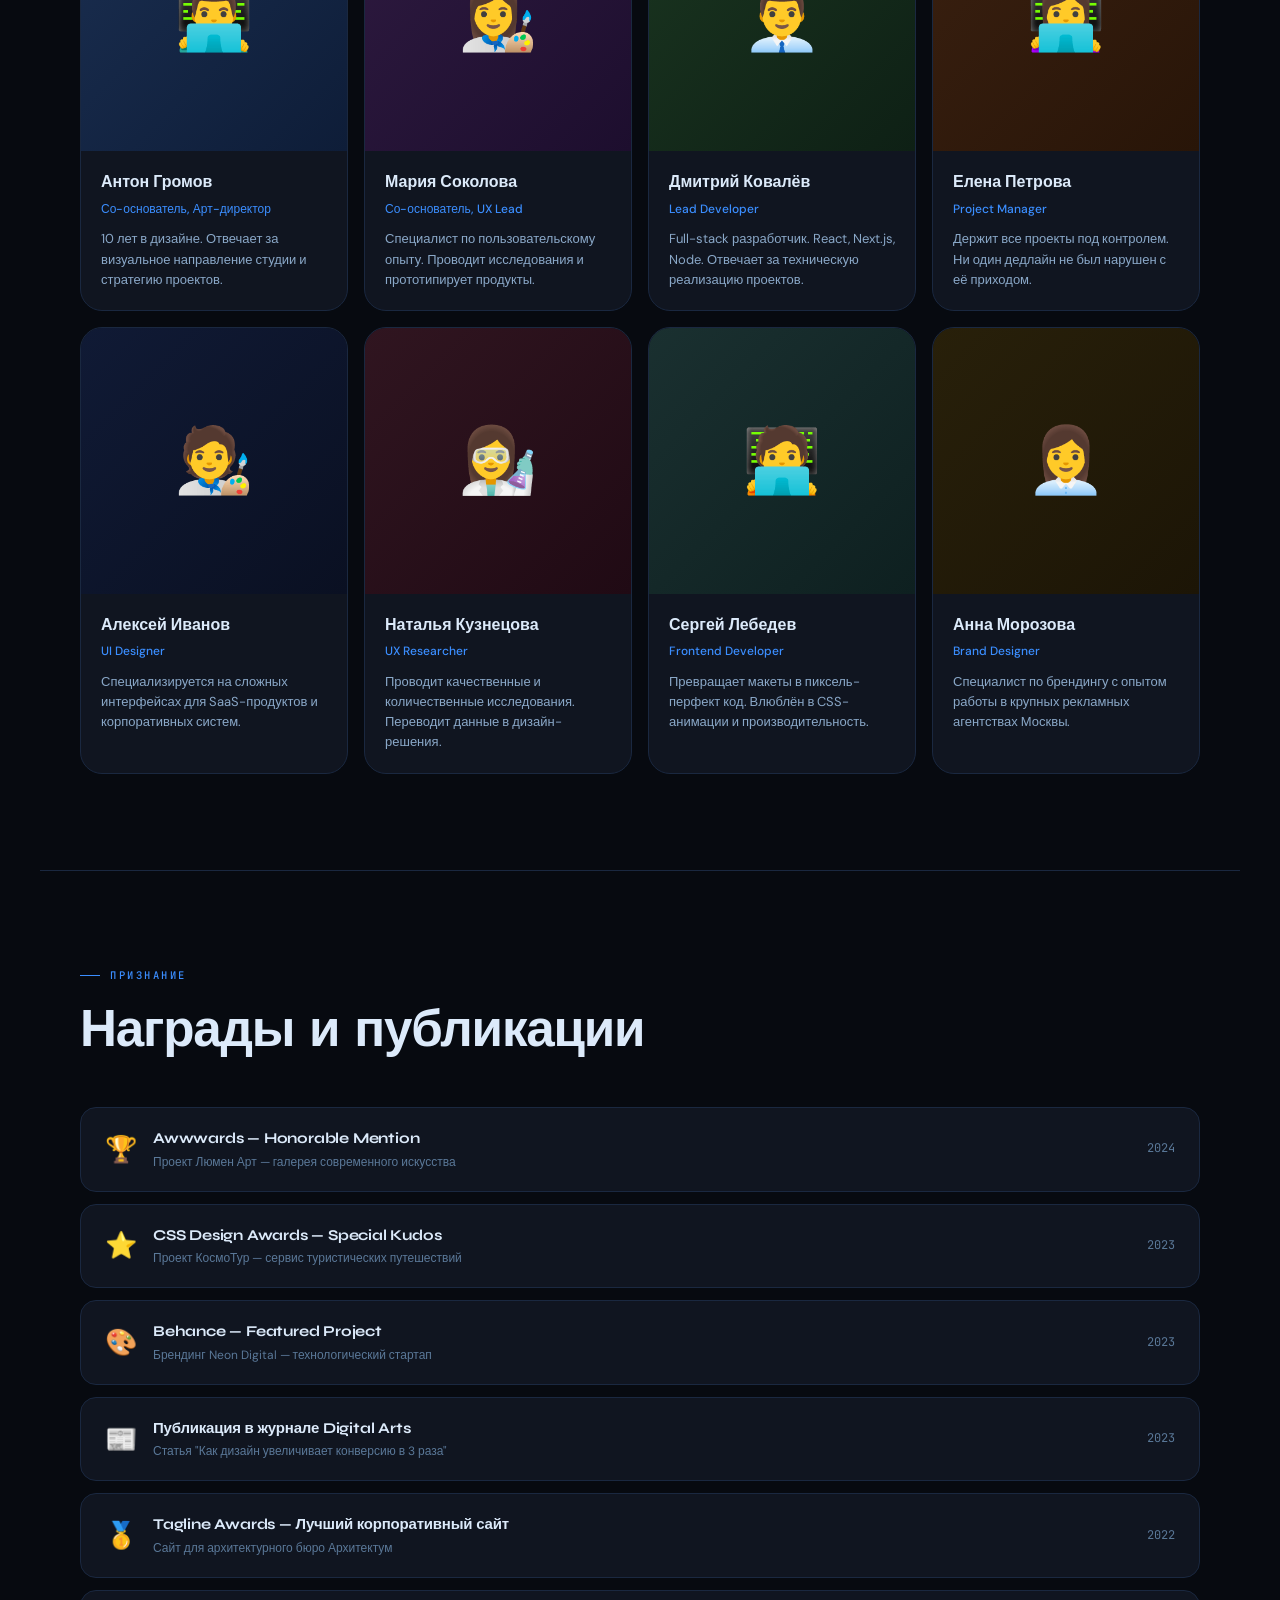
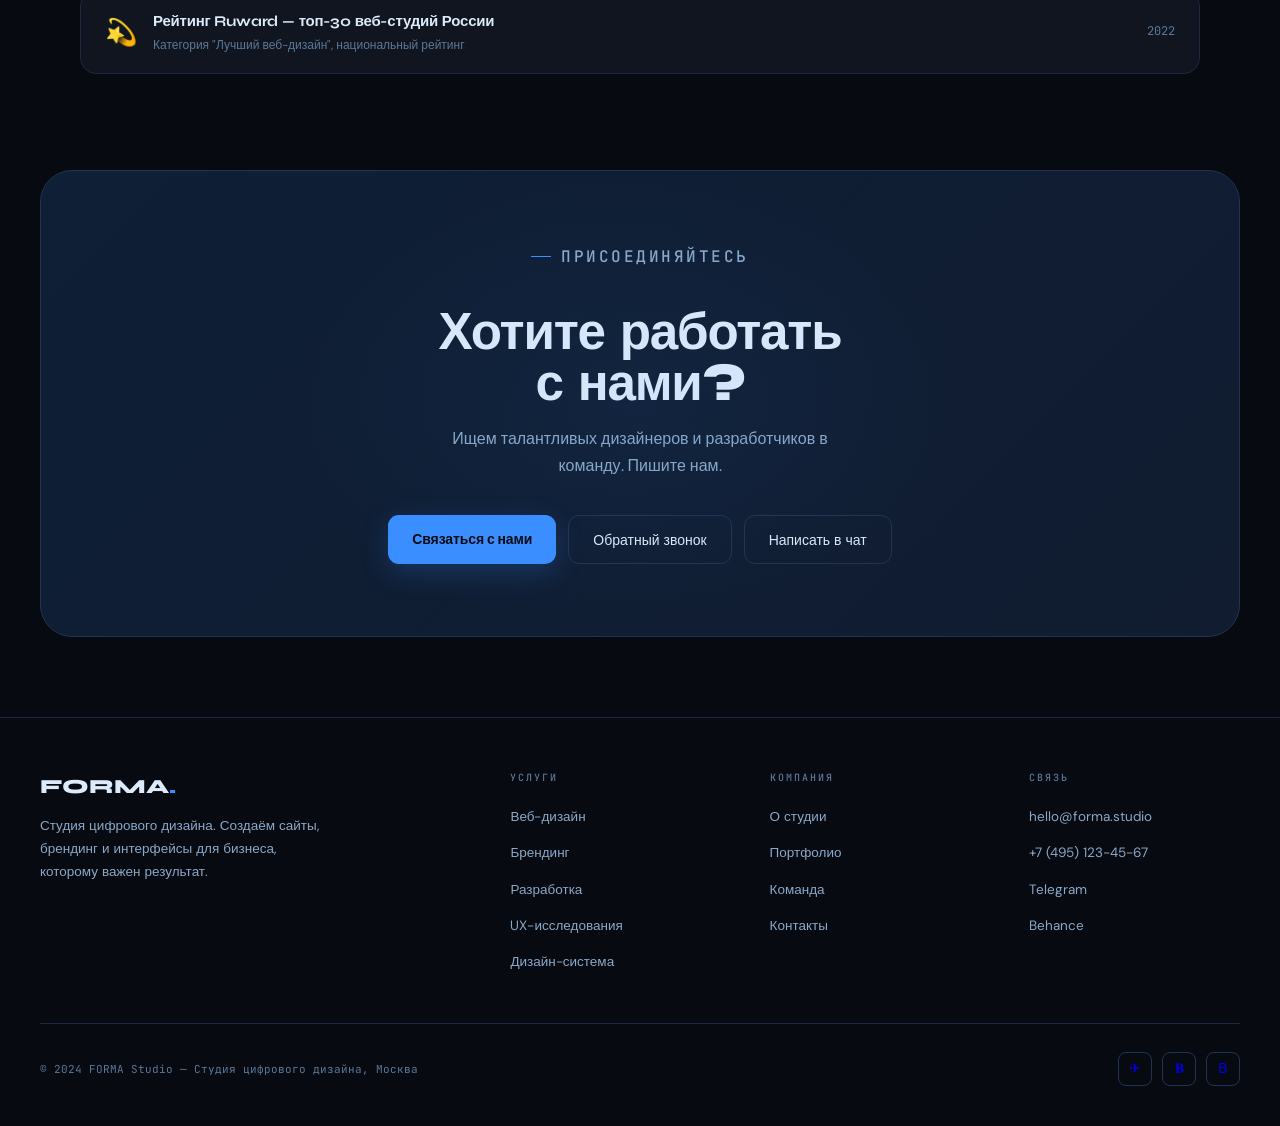
==== commit 170cfb5b: "3" ====
--- a/about.html
+++ b/about.html
@@ -1,14 +1,14 @@
-<!doctype html>
+﻿<!doctype html>
 <html lang="ru">
 <head>
   <meta charset="utf-8"/>
   <meta name="viewport" content="width=device-width, initial-scale=1"/>
   <title>О нас — FORMA Studio</title>
   <script>(function(){const t=localStorage.getItem('forma-theme')||'dark';document.documentElement.setAttribute('data-theme',t);})();</script>
-  <link rel="stylesheet" href="style.css?v=callback-20260603"/>
+  <link rel="stylesheet" href="style.css?v=mobile-20260613"/>
   <script defer src="callback.js?v=callback-20260603"></script>
   <!-- RobotMIA Widget -->
-  <script src="https://chat-dev.robotmia.ru/api/widget/mB58IG0XsrcY33AKE8PPjbnkeQW4ZOfR"></script>
+  <script src="https://chat-dev.robotmia.ru/api/widget/MQiQ25DmGupqwDUXgnCmZfrjXvUffhLv"></script>
 </head>
 <body>
 
--- a/style.css
+++ b/style.css
@@ -31,15 +31,26 @@
 }
 
 *, *::before, *::after { box-sizing: border-box; margin: 0; padding: 0; }
-html { scroll-behavior: smooth; }
+html {
+  width: 100%;
+  max-width: 100%;
+  overflow-x: hidden;
+  scroll-behavior: smooth;
+}
 
 body {
   font-family: var(--f-body);
   background: var(--black);
   color: var(--text);
+  width: 100%;
+  max-width: 100%;
   min-height: 100vh;
   line-height: 1.65;
   overflow-x: hidden;
+}
+
+img, svg, video, canvas {
+  max-width: 100%;
 }
 
 body::before {
@@ -56,6 +67,8 @@
 /* ───── NAV ───── */
 .nav {
   position: fixed; top: 0; left: 0; right: 0;
+  width: 100%;
+  max-width: 100%;
   height: var(--nav-h);
   z-index: 1000;
   display: flex; align-items: center;
@@ -64,6 +77,7 @@
   border-bottom: 1px solid var(--border);
   backdrop-filter: blur(20px) saturate(1.3);
   gap: 0;
+  overflow: hidden;
 }
 
 .nav-logo {
@@ -152,6 +166,12 @@
 
 /* ───── MAIN ───── */
 main { position: relative; z-index: 1; padding-top: var(--nav-h); }
+main,
+section,
+footer {
+  min-width: 0;
+  max-width: 100%;
+}
 
 /* ───── HERO ───── */
 .hero {
@@ -419,7 +439,7 @@
 /* ───── SERVICE CARDS ───── */
 .services-grid {
   display: grid;
-  grid-template-columns: repeat(auto-fit, minmax(290px, 1fr));
+  grid-template-columns: repeat(auto-fit, minmax(min(100%, 290px), 1fr));
   gap: 14px; margin-top: 52px;
 }
 
@@ -547,7 +567,7 @@
 /* ───── TEAM ───── */
 .team-grid {
   display: grid;
-  grid-template-columns: repeat(auto-fit, minmax(220px, 1fr));
+  grid-template-columns: repeat(auto-fit, minmax(min(100%, 220px), 1fr));
   gap: 16px; margin-top: 52px;
 }
 
@@ -612,7 +632,7 @@
 /* ───── PRICING ───── */
 .pricing-grid {
   display: grid;
-  grid-template-columns: repeat(auto-fit, minmax(280px, 1fr));
+  grid-template-columns: repeat(auto-fit, minmax(min(100%, 280px), 1fr));
   gap: 14px; margin-top: 52px;
 }
 
@@ -817,7 +837,7 @@
 /* ───── INFO CARDS ───── */
 .info-grid {
   display: grid;
-  grid-template-columns: repeat(auto-fit, minmax(240px, 1fr));
+  grid-template-columns: repeat(auto-fit, minmax(min(100%, 240px), 1fr));
   gap: 14px; margin-top: 32px;
 }
 .info-card {
@@ -1211,28 +1231,437 @@
 
 /* ───── RESPONSIVE ───── */
 @media (max-width: 1024px) {
+  :root { --nav-h: 118px; }
+
+  .nav {
+    height: auto;
+    min-height: var(--nav-h);
+    display: grid;
+    grid-template-columns: auto minmax(0, 1fr) auto auto auto;
+    align-content: center;
+    gap: 10px 8px;
+    padding: 12px 24px 10px;
+  }
+
+  .nav-logo {
+    align-self: center;
+  }
+
+  .nav-links {
+    grid-column: 1 / -1;
+    order: 10;
+    display: flex;
+    gap: 4px;
+    width: 100%;
+    min-width: 0;
+    max-width: 100%;
+    margin: 0;
+    overflow-x: auto;
+    padding: 2px 0 4px;
+    scrollbar-width: none;
+    -webkit-overflow-scrolling: touch;
+  }
+
+  .nav-links::-webkit-scrollbar { display: none; }
+
+  .nav-links a {
+    padding: 7px 12px;
+    background: rgba(255,255,255,.04);
+  }
+
+  .nav-divider,
+  .nav-widget-label {
+    display: none;
+  }
+
+  .w-dot {
+    justify-self: end;
+    margin-left: auto;
+    margin-right: 0 !important;
+  }
+
+  .btn-nav {
+    width: 36px;
+    height: 36px;
+    justify-content: center;
+    justify-self: end;
+    padding: 0;
+    font-size: 0;
+    gap: 0;
+    margin-left: 0 !important;
+  }
+
+  .btn-nav svg {
+    width: 16px;
+    height: 16px;
+  }
+
+  .theme-toggle {
+    width: 36px;
+    height: 36px;
+    margin-left: 0 !important;
+    justify-self: end;
+  }
+
+  .hero {
+    min-height: auto;
+  }
+
+  .hero h1,
+  .page-header h1 {
+    letter-spacing: -1.2px;
+  }
+
+  .hero-grid-deco {
+    width: 340px;
+    height: 340px;
+    right: -170px;
+  }
+
+  .portfolio-grid {
+    grid-template-columns: repeat(6, 1fr);
+  }
+
+  .p-item.lg,
+  .p-item.md,
+  .p-item.sm {
+    grid-column: span 3;
+  }
+
+  .p-item.full {
+    grid-column: span 6;
+  }
+
+  section [style*="display:grid"][style*="grid-template-columns"] {
+    grid-template-columns: 1fr !important;
+    gap: 32px !important;
+  }
+
+  section [style*="padding:48px"][style*="display:grid"] {
+    padding: 32px !important;
+  }
+
+  [style*="grid-template-columns:1fr 1fr"] {
+    grid-template-columns: 1fr !important;
+  }
+
   .footer-top { grid-template-columns: 1fr 1fr; }
   .about-intro { grid-template-columns: 1fr; gap: 40px; }
 }
 @media (max-width: 768px) {
-  .nav { padding: 0 20px; }
-  .nav-links { display: none; }
-  .nav-widget-label { display: none; }
+  :root { --nav-h: 136px; }
+
+  body {
+    line-height: 1.55;
+  }
+
+  .nav {
+    grid-template-columns: auto minmax(0, 1fr) auto auto;
+    padding: 12px 16px 10px;
+  }
+
+  .nav-links {
+    display: flex;
+    flex-wrap: wrap;
+    width: 100%;
+    overflow-x: visible;
+    row-gap: 6px;
+  }
+
+  .nav-links a {
+    font-size: 13px;
+  }
+
+  .w-dot,
   .callback-nav { display: none; }
-  .hero, .page-header { padding: 60px 20px 48px; }
-  section { padding: 60px 20px; }
-  .cta-section { margin: 0 20px 60px; padding: 48px 28px; }
+
+  .hero, .page-header {
+    padding: 46px 20px 44px;
+  }
+
+  .hero-grid-deco {
+    display: none;
+  }
+
+  .hero-eyebrow {
+    align-items: flex-start;
+    gap: 10px;
+    font-size: 10px;
+    letter-spacing: 1.8px;
+    margin-bottom: 22px;
+  }
+
+  .hero-eyebrow::before {
+    width: 24px;
+    margin-top: 9px;
+  }
+
+  .hero h1 {
+    font-size: clamp(38px, 13vw, 58px);
+    line-height: .98;
+    margin-bottom: 22px;
+  }
+
+  .hero h1 br,
+  h2 br,
+  .page-header h1 br {
+    display: none;
+  }
+
+  .hero-sub,
+  .page-header p {
+    max-width: none;
+    font-size: 15px;
+    margin-bottom: 32px;
+  }
+
+  .hero-ctas,
+  .cta-section .cta-btns {
+    align-items: stretch;
+    flex-direction: column;
+  }
+
+  .btn-primary,
+  .btn-secondary {
+    width: 100%;
+    justify-content: center;
+    min-height: 46px;
+    text-align: center;
+  }
+
+  .hero-stats {
+    display: grid;
+    grid-template-columns: repeat(2, minmax(0, 1fr));
+    gap: 24px 18px;
+    margin-top: 52px;
+    padding-top: 28px;
+  }
+
+  .stat-num {
+    font-size: 34px;
+  }
+
+  section {
+    padding: 56px 20px;
+  }
+
+  h2 {
+    font-size: clamp(28px, 9vw, 38px);
+    line-height: 1.08;
+    letter-spacing: -.7px;
+  }
+
+  .services-grid,
+  .team-grid,
+  .pricing-grid,
+  .info-grid,
+  .awards-list {
+    margin-top: 32px;
+  }
+
+  .service-card,
+  .info-card,
+  .pricing-card {
+    border-radius: var(--r);
+    padding: 24px 20px;
+  }
+
+  .portfolio-grid {
+    display: flex;
+    flex-direction: column;
+    gap: 14px;
+    margin-top: 32px;
+  }
+
+  .p-item.full .p-thumb,
+  .p-item.lg .p-thumb {
+    aspect-ratio: 4/3;
+  }
+
+  .p-overlay {
+    opacity: 1;
+    padding: 18px;
+  }
+
+  .p-bottom {
+    padding: 16px 18px;
+  }
+
+  .test-grid {
+    grid-template-columns: repeat(6, 1fr);
+  }
+
+  .widget-panel,
+  .w-status-group,
+  .console-header {
+    min-width: 0;
+  }
+
+  .widget-panel {
+    align-items: stretch;
+    flex-direction: column;
+  }
+
+  .w-status-group {
+    flex-wrap: wrap;
+  }
+
+  .w-status-text,
+  .test-btn,
+  .console-body,
+  .console-header span,
+  h1,
+  h2,
+  h3,
+  section p {
+    overflow-wrap: anywhere;
+  }
+
+  .test-btn {
+    min-height: 46px;
+    min-width: 0;
+  }
+
+  .form-grid {
+    grid-template-columns: 1fr;
+  }
+
+  .form-group.full {
+    grid-column: span 1;
+  }
+
+  .cta-section {
+    margin: 0 20px 56px;
+    padding: 42px 22px;
+    border-radius: var(--r-lg);
+  }
+
   footer, .divider { margin-left: 0; margin-right: 0; padding-left: 20px; padding-right: 20px; }
   .footer-top { grid-template-columns: 1fr; gap: 32px; }
-  .portfolio-grid { display: flex; flex-direction: column; }
-  .form-grid { grid-template-columns: 1fr; }
-  .form-group.full { grid-column: span 1; }
-  .hero-stats { gap: 28px; }
+  .footer-bottom {
+    align-items: flex-start;
+    flex-direction: column;
+  }
+
+  .about-intro,
+  section [style*="display:grid"][style*="grid-template-columns"] {
+    grid-template-columns: 1fr !important;
+    gap: 28px !important;
+  }
+
+  section [style*="padding:48px"][style*="display:grid"] {
+    padding: 26px 20px !important;
+    border-radius: var(--r-lg) !important;
+  }
+
+  section [style*="display:flex"][style*="justify-content:space-between"] {
+    align-items: flex-start !important;
+    flex-direction: column !important;
+  }
+
+  section [style*="display:flex"][style*="justify-content:space-between"] .btn-primary,
+  section [style*="display:flex"][style*="justify-content:space-between"] .btn-secondary {
+    width: 100%;
+  }
+
+  section [style*="white-space:nowrap"] {
+    white-space: normal !important;
+  }
+
   .c6 { grid-column: span 12; }
   .c4 { grid-column: span 12; }
   .c3 { grid-column: span 6; }
 }
 @media (max-width: 480px) {
+  :root { --nav-h: 136px; }
+
+  .nav {
+    grid-template-columns: auto minmax(0, 1fr) auto auto;
+    gap: 9px 6px;
+    padding: 10px 12px 8px;
+  }
+
+  .nav-logo {
+    font-size: 18px;
+  }
+
+  .nav-links {
+    width: 100%;
+  }
+
+  .nav-links a {
+    padding: 7px 10px;
+    font-size: 12px;
+  }
+
+  .btn-nav,
+  .theme-toggle {
+    width: 34px;
+    height: 34px;
+    border-radius: 8px;
+  }
+
+  .hero,
+  .page-header,
+  section {
+    padding-left: 16px;
+    padding-right: 16px;
+  }
+
+  .hero h1 {
+    font-size: clamp(34px, 12vw, 46px);
+    letter-spacing: -.8px;
+  }
+
+  .hero-stats {
+    grid-template-columns: 1fr;
+  }
+
+  .section-label {
+    letter-spacing: 1.8px;
+  }
+
+  .service-card,
+  .info-card,
+  .pricing-card,
+  .value-item,
+  .award-item {
+    padding: 22px 18px;
+  }
+
+  .award-item {
+    align-items: flex-start;
+    flex-wrap: wrap;
+  }
+
+  .award-year {
+    flex: 0 0 100%;
+    width: auto;
+    max-width: 100%;
+    margin-left: 0;
+    padding-left: 42px;
+  }
+
+  .test-grid {
+    display: flex;
+    flex-direction: column;
+  }
+
+  .c3 {
+    grid-column: span 12;
+  }
+
+  .cta-section {
+    margin-left: 16px;
+    margin-right: 16px;
+    padding: 36px 18px;
+  }
+
+  footer {
+    padding-left: 16px;
+    padding-right: 16px;
+  }
+
   .callback-modal { padding: 14px; }
   .callback-dialog { padding: 26px 20px 22px; }
   .callback-dialog h3 { font-size: 24px; }
